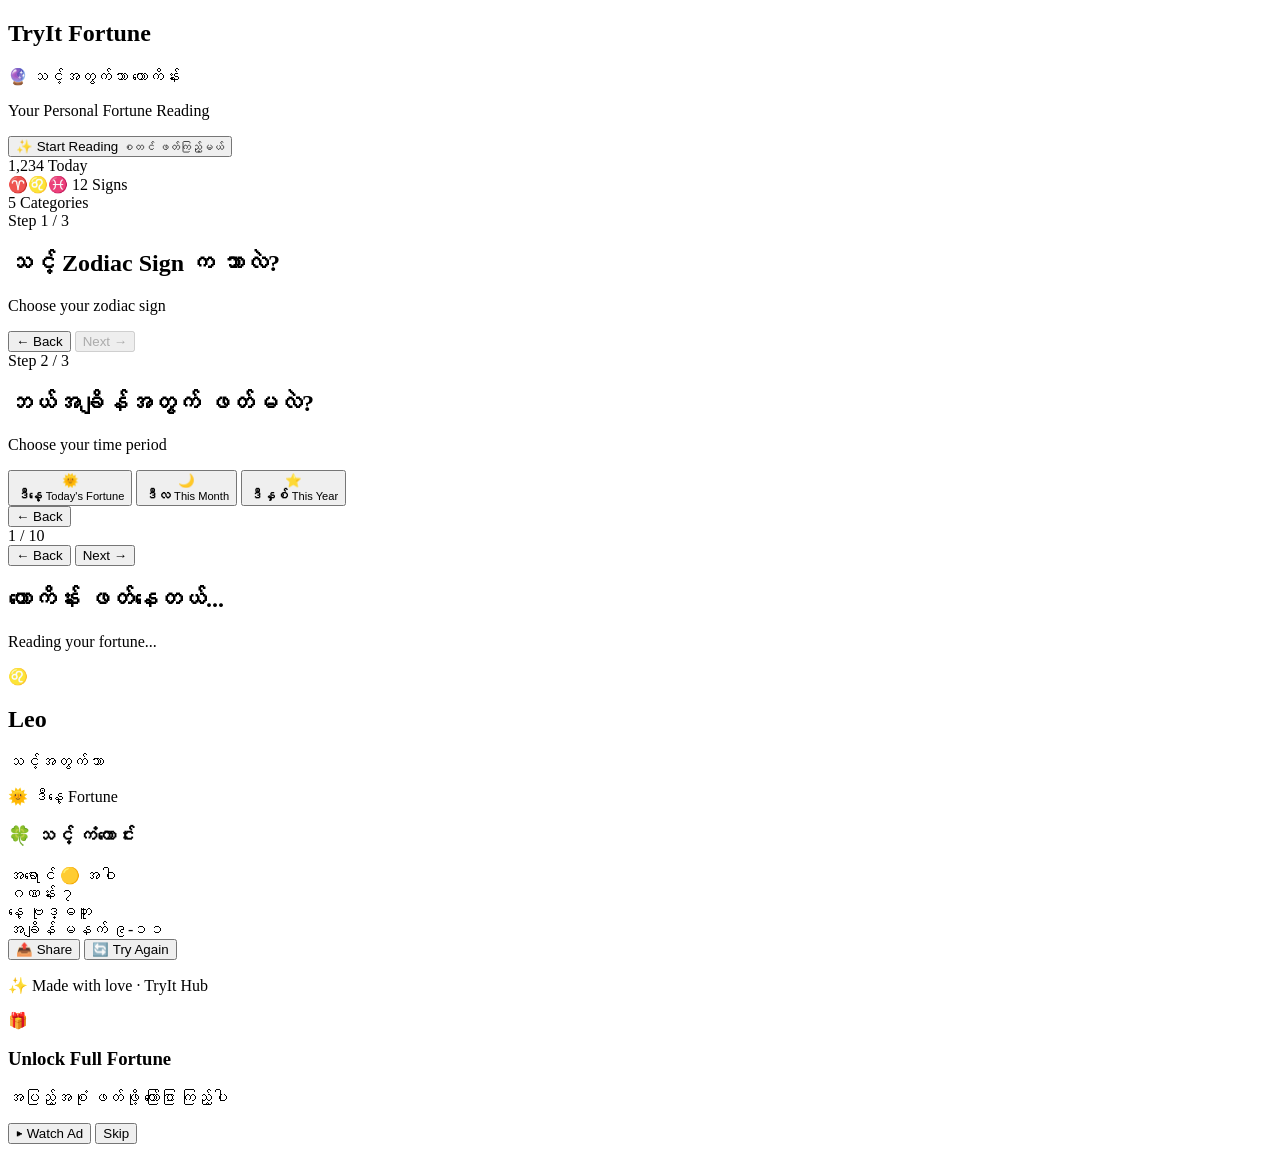
==== index.html @ 632bd0ca "Create index.html for TryIt Fortune app Initial HTML structure for TryIt Fortune app with multiple s" ====
<!DOCTYPE html>
<html lang="my">
<head>
  <meta charset="UTF-8" />
  <meta name="viewport" content="width=device-width, initial-scale=1.0, maximum-scale=1.0, user-scalable=no" />
  <meta name="theme-color" content="#1a1a2e" />
  <title>TryIt Fortune — ဟောကိန်း</title>

  <!-- Telegram WebApp SDK -->
  <script src="https://telegram.org/js/telegram-web-app.js"></script>
  <!-- Adsgram SDK -->
  <script src="https://sad.adsgram.ai/js/sad.min.js"></script>

  <link rel="preconnect" href="https://fonts.googleapis.com" />
  <link rel="preconnect" href="https://fonts.gstatic.com" crossorigin />
  <link href="https://fonts.googleapis.com/css2?family=Padauk:wght@400;700&family=Poppins:wght@300;400;500;600;700&display=swap" rel="stylesheet" />
  <link rel="stylesheet" href="style.css" />
</head>
<body>

  <!-- Animated Background -->
  <div class="bg-orbs">
    <div class="orb orb-1"></div>
    <div class="orb orb-2"></div>
    <div class="orb orb-3"></div>
  </div>

  <main class="app" id="app">

    <!-- ============ SCREEN 1: HOME ============ -->
    <section class="screen active" id="screen-home">
      <div class="glass-card home-card">
        <div class="crystal-ball">
          <div class="crystal-inner"></div>
        </div>
        <h1 class="title-main">TryIt Fortune</h1>
        <p class="subtitle-my">🔮 သင့်အတွက်သာ ဟောကိန်း</p>
        <p class="subtitle-en">Your Personal Fortune Reading</p>

        <button class="btn-primary" onclick="goToScreen('screen-sign')">
          <span>✨ Start Reading</span>
          <small>စတင် ဖတ်ကြည့်မယ်</small>
        </button>

        <div class="stats-row">
          <div class="stat-item">
            <span class="stat-num" id="todayCount">1,234</span>
            <span class="stat-lbl">Today</span>
          </div>
          <div class="stat-item">
            <span class="stat-num">♈♌♓</span>
            <span class="stat-lbl">12 Signs</span>
          </div>
          <div class="stat-item">
            <span class="stat-num">5</span>
            <span class="stat-lbl">Categories</span>
          </div>
        </div>
      </div>
    </section>

    <!-- ============ SCREEN 2: ZODIAC ============ -->
    <section class="screen" id="screen-sign">
      <div class="glass-card">
        <div class="step-indicator">Step 1 / 3</div>
        <h2 class="title-sec">သင့် Zodiac Sign က ဘာလဲ?</h2>
        <p class="sub-en">Choose your zodiac sign</p>

        <div class="zodiac-grid" id="zodiacGrid"></div>

        <div class="btn-row">
          <button class="btn-ghost" onclick="goToScreen('screen-home')">← Back</button>
          <button class="btn-primary-sm" id="nextSign" disabled>Next →</button>
        </div>
      </div>
    </section>

    <!-- ============ SCREEN 3: PERIOD ============ -->
    <section class="screen" id="screen-period">
      <div class="glass-card">
        <div class="step-indicator">Step 2 / 3</div>
        <h2 class="title-sec">ဘယ်အချိန်အတွက် ဖတ်မလဲ?</h2>
        <p class="sub-en">Choose your time period</p>

        <div class="period-list">
          <button class="period-btn" data-period="today">
            <span class="period-icon">🌞</span>
            <div class="period-info">
              <strong>ဒီနေ့</strong>
              <small>Today's Fortune</small>
            </div>
          </button>
          <button class="period-btn" data-period="month">
            <span class="period-icon">🌙</span>
            <div class="period-info">
              <strong>ဒီလ</strong>
              <small>This Month</small>
            </div>
          </button>
          <button class="period-btn" data-period="year">
            <span class="period-icon">⭐</span>
            <div class="period-info">
              <strong>ဒီနှစ်</strong>
              <small>This Year</small>
            </div>
          </button>
        </div>

        <div class="btn-row">
          <button class="btn-ghost" onclick="goToScreen('screen-sign')">← Back</button>
        </div>
      </div>
    </section>

    <!-- ============ SCREEN 4: QUESTIONS ============ -->
    <section class="screen" id="screen-questions">
      <div class="glass-card">
        <div class="progress-wrap">
          <div class="progress-bar">
            <div class="progress-fill" id="progressFill"></div>
          </div>
          <div class="progress-text">
            <span id="qCurrent">1</span> / <span id="qTotal">10</span>
          </div>
        </div>

        <div class="question-wrap" id="questionWrap">
          <!-- Questions injected by JS -->
        </div>

        <div class="btn-row">
          <button class="btn-ghost" id="qBack">← Back</button>
          <button class="btn-primary-sm" id="qNext">Next →</button>
        </div>
      </div>
    </section>

    <!-- ============ SCREEN 5: LOADING ============ -->
    <section class="screen" id="screen-loading">
      <div class="glass-card loading-card">
        <div class="loading-ball">
          <div class="crystal-inner pulse"></div>
        </div>
        <h2 class="title-sec">ဟောကိန်း ဖတ်နေတယ်...</h2>
        <p class="sub-en">Reading your fortune...</p>
        <div class="loading-dots">
          <span></span><span></span><span></span>
        </div>
      </div>
    </section>

    <!-- ============ SCREEN 6: RESULT ============ -->
    <section class="screen" id="screen-result">
      <div class="glass-card result-card">
        <div class="result-header">
          <div class="sign-badge" id="resultSign">♌</div>
          <div>
            <h2 class="result-title" id="resultTitle">Leo</h2>
            <p class="result-sub" id="resultSub">သင့်အတွက်သာ</p>
          </div>
        </div>

        <div class="result-period" id="resultPeriod">🌞 ဒီနေ့ Fortune</div>

        <div class="result-categories" id="resultCategories">
          <!-- Injected -->
        </div>

        <div class="lucky-card" id="luckyCard">
          <h3 class="lucky-title">🍀 သင့် ကံကောင်း</h3>
          <div class="lucky-row">
            <div class="lucky-item">
              <span class="lucky-label">အရောင်</span>
              <span class="lucky-value" id="luckyColor">🟡 အဝါ</span>
            </div>
            <div class="lucky-item">
              <span class="lucky-label">ဂဏန်း</span>
              <span class="lucky-value" id="luckyNumber">၇</span>
            </div>
          </div>
          <div class="lucky-row">
            <div class="lucky-item">
              <span class="lucky-label">နေ့</span>
              <span class="lucky-value" id="luckyDay">ဗုဒ္ဓဟူး</span>
            </div>
            <div class="lucky-item">
              <span class="lucky-label">အချိန်</span>
              <span class="lucky-value" id="luckyTime">မနက် ၉-၁၁</span>
            </div>
          </div>
        </div>

        <div class="btn-row-result">
          <button class="btn-ghost" id="btnShare">📤 Share</button>
          <button class="btn-primary-sm" onclick="restart()">🔄 Try Again</button>
        </div>

        <p class="footer-note">✨ Made with love · TryIt Hub</p>
      </div>
    </section>

  </main>

  <!-- Ad Overlay -->
  <div class="ad-overlay" id="adOverlay">
    <div class="glass-card ad-card">
      <div class="ad-icon">🎁</div>
      <h3>Unlock Full Fortune</h3>
      <p class="sub-my">အပြည့်အစုံ ဖတ်ဖို့ ကြော်ငြာ ကြည့်ပါ</p>
      <button class="btn-primary" id="btnWatchAd">▶ Watch Ad</button>
      <button class="btn-ghost-sm" id="btnSkipAd">Skip</button>
    </div>
  </div>

  <script src="data.js"></script>
  <script src="script.js"></script>
</body>
            </html>
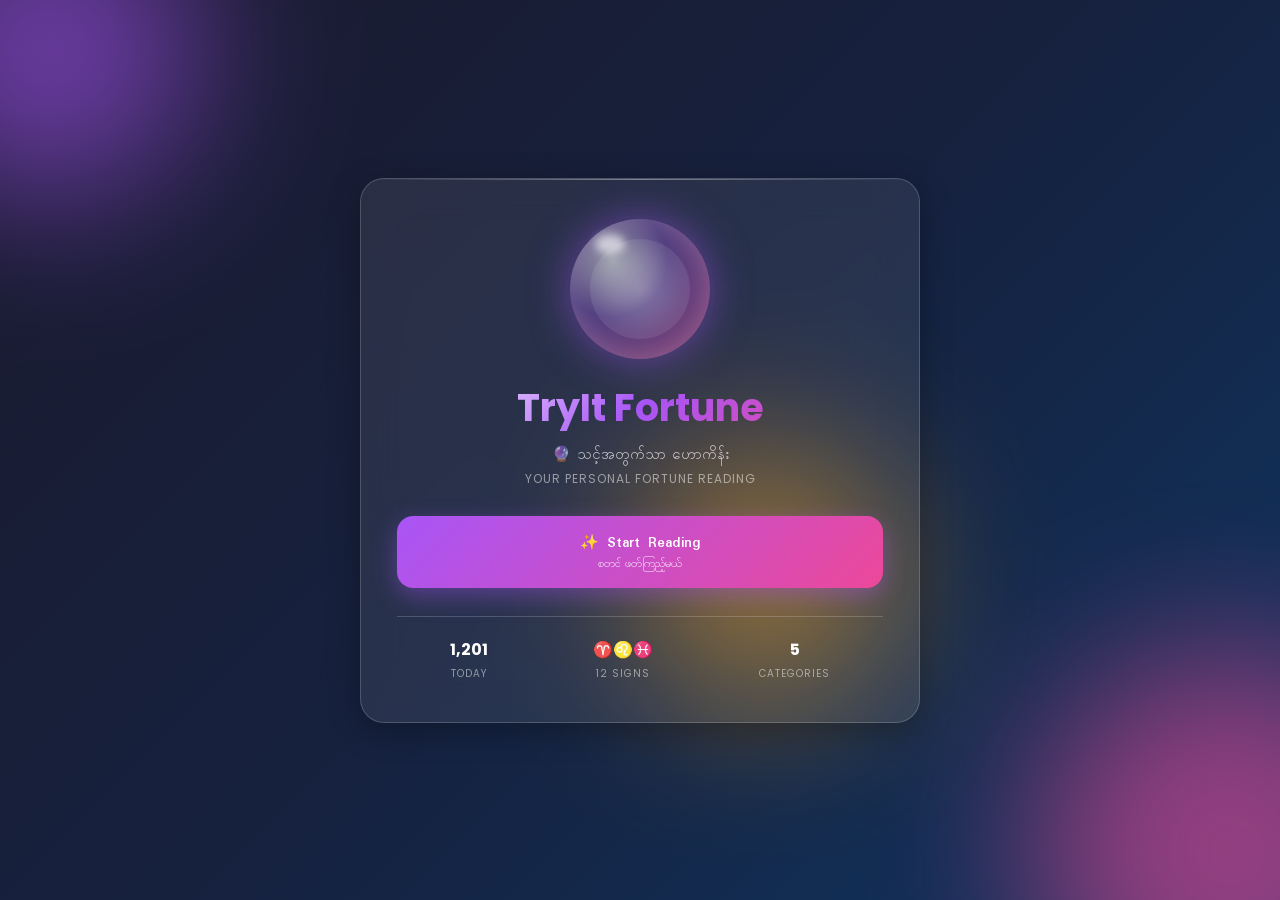
==== commit f4e6b598: "Update index.html" ====
--- a/index.html
+++ b/index.html
@@ -6,9 +6,7 @@
   <meta name="theme-color" content="#1a1a2e" />
   <title>TryIt Fortune — ဟောကိန်း</title>
 
-  <!-- Telegram WebApp SDK -->
   <script src="https://telegram.org/js/telegram-web-app.js"></script>
-  <!-- Adsgram SDK -->
   <script src="https://sad.adsgram.ai/js/sad.min.js"></script>
 
   <link rel="preconnect" href="https://fonts.googleapis.com" />
@@ -18,7 +16,6 @@
 </head>
 <body>
 
-  <!-- Animated Background -->
   <div class="bg-orbs">
     <div class="orb orb-1"></div>
     <div class="orb orb-2"></div>
@@ -27,7 +24,7 @@
 
   <main class="app" id="app">
 
-    <!-- ============ SCREEN 1: HOME ============ -->
+    <!-- SCREEN 1: HOME -->
     <section class="screen active" id="screen-home">
       <div class="glass-card home-card">
         <div class="crystal-ball">
@@ -37,7 +34,7 @@
         <p class="subtitle-my">🔮 သင့်အတွက်သာ ဟောကိန်း</p>
         <p class="subtitle-en">Your Personal Fortune Reading</p>
 
-        <button class="btn-primary" onclick="goToScreen('screen-sign')">
+        <button class="btn-primary" onclick="goToScreen('screen-name')">
           <span>✨ Start Reading</span>
           <small>စတင် ဖတ်ကြည့်မယ်</small>
         </button>
@@ -59,26 +56,51 @@
       </div>
     </section>
 
-    <!-- ============ SCREEN 2: ZODIAC ============ -->
+    <!-- SCREEN 2: NAME -->
+    <section class="screen" id="screen-name">
+      <div class="glass-card">
+        <div class="step-indicator">Step 1 / 4</div>
+        <h2 class="title-sec">သင့်နာမည်က ဘာလဲ?</h2>
+        <p class="sub-en">What should we call you?</p>
+
+        <input
+          type="text"
+          id="nameInput"
+          class="q-date name-input"
+          placeholder="နာမည် ထည့်ပါ..."
+          maxlength="30"
+          autocomplete="off"
+        />
+
+        <p class="name-hint">✨ သင့်နာမည်နဲ့ ကိုက်ညီတဲ့ ဟောကိန်း ဖတ်ပေးမယ်</p>
+
+        <div class="btn-row">
+          <button class="btn-ghost" onclick="goToScreen('screen-home')">← Back</button>
+          <button class="btn-primary-sm" id="nextName" disabled>Next →</button>
+        </div>
+      </div>
+    </section>
+
+    <!-- SCREEN 3: ZODIAC -->
     <section class="screen" id="screen-sign">
       <div class="glass-card">
-        <div class="step-indicator">Step 1 / 3</div>
+        <div class="step-indicator">Step 2 / 4</div>
         <h2 class="title-sec">သင့် Zodiac Sign က ဘာလဲ?</h2>
         <p class="sub-en">Choose your zodiac sign</p>
 
         <div class="zodiac-grid" id="zodiacGrid"></div>
 
         <div class="btn-row">
-          <button class="btn-ghost" onclick="goToScreen('screen-home')">← Back</button>
+          <button class="btn-ghost" onclick="goToScreen('screen-name')">← Back</button>
           <button class="btn-primary-sm" id="nextSign" disabled>Next →</button>
         </div>
       </div>
     </section>
 
-    <!-- ============ SCREEN 3: PERIOD ============ -->
+    <!-- SCREEN 4: PERIOD -->
     <section class="screen" id="screen-period">
       <div class="glass-card">
-        <div class="step-indicator">Step 2 / 3</div>
+        <div class="step-indicator">Step 3 / 4</div>
         <h2 class="title-sec">ဘယ်အချိန်အတွက် ဖတ်မလဲ?</h2>
         <p class="sub-en">Choose your time period</p>
 
@@ -112,9 +134,10 @@
       </div>
     </section>
 
-    <!-- ============ SCREEN 4: QUESTIONS ============ -->
+    <!-- SCREEN 5: QUESTIONS -->
     <section class="screen" id="screen-questions">
       <div class="glass-card">
+        <div class="step-indicator">Step 4 / 4</div>
         <div class="progress-wrap">
           <div class="progress-bar">
             <div class="progress-fill" id="progressFill"></div>
@@ -124,9 +147,7 @@
           </div>
         </div>
 
-        <div class="question-wrap" id="questionWrap">
-          <!-- Questions injected by JS -->
-        </div>
+        <div class="question-wrap" id="questionWrap"></div>
 
         <div class="btn-row">
           <button class="btn-ghost" id="qBack">← Back</button>
@@ -135,13 +156,13 @@
       </div>
     </section>
 
-    <!-- ============ SCREEN 5: LOADING ============ -->
+    <!-- SCREEN 6: LOADING -->
     <section class="screen" id="screen-loading">
       <div class="glass-card loading-card">
         <div class="loading-ball">
           <div class="crystal-inner pulse"></div>
         </div>
-        <h2 class="title-sec">ဟောကိန်း ဖတ်နေတယ်...</h2>
+        <h2 class="title-sec" id="loadingText">ဟောကိန်း ဖတ်နေတယ်...</h2>
         <p class="sub-en">Reading your fortune...</p>
         <div class="loading-dots">
           <span></span><span></span><span></span>
@@ -149,7 +170,7 @@
       </div>
     </section>
 
-    <!-- ============ SCREEN 6: RESULT ============ -->
+    <!-- SCREEN 7: RESULT -->
     <section class="screen" id="screen-result">
       <div class="glass-card result-card">
         <div class="result-header">
@@ -160,11 +181,10 @@
           </div>
         </div>
 
+        <div class="result-greeting" id="resultGreeting">မင်္ဂလာပါ</div>
         <div class="result-period" id="resultPeriod">🌞 ဒီနေ့ Fortune</div>
 
-        <div class="result-categories" id="resultCategories">
-          <!-- Injected -->
-        </div>
+        <div class="result-categories" id="resultCategories"></div>
 
         <div class="lucky-card" id="luckyCard">
           <h3 class="lucky-title">🍀 သင့် ကံကောင်း</h3>
@@ -201,12 +221,12 @@
 
   </main>
 
-  <!-- Ad Overlay -->
+  <!-- AD OVERLAY -->
   <div class="ad-overlay" id="adOverlay">
     <div class="glass-card ad-card">
       <div class="ad-icon">🎁</div>
       <h3>Unlock Full Fortune</h3>
-      <p class="sub-my">အပြည့်အစုံ ဖတ်ဖို့ ကြော်ငြာ ကြည့်ပါ</p>
+      <p class="sub-my" id="adSubText">အပြည့်အစုံ ဖတ်ဖို့ ကြော်ငြာ ကြည့်ပါ</p>
       <button class="btn-primary" id="btnWatchAd">▶ Watch Ad</button>
       <button class="btn-ghost-sm" id="btnSkipAd">Skip</button>
     </div>
@@ -215,4 +235,4 @@
   <script src="data.js"></script>
   <script src="script.js"></script>
 </body>
-            </html>
+</html>
--- a/style.css
+++ b/style.css
@@ -0,0 +1,835 @@
+/* ===== RESET ===== */
+* {
+  margin: 0;
+  padding: 0;
+  box-sizing: border-box;
+  -webkit-tap-highlight-color: transparent;
+}
+
+:root {
+  --bg-1: #1a1a2e;
+  --bg-2: #16213e;
+  --bg-3: #0f3460;
+  --glass-bg: rgba(255, 255, 255, 0.08);
+  --glass-border: rgba(255, 255, 255, 0.18);
+  --glass-shadow: 0 8px 32px rgba(0, 0, 0, 0.3);
+  --accent-1: #a855f7;
+  --accent-2: #ec4899;
+  --accent-3: #f59e0b;
+  --text-primary: #ffffff;
+  --text-secondary: rgba(255, 255, 255, 0.7);
+  --text-muted: rgba(255, 255, 255, 0.5);
+  --radius-lg: 24px;
+  --radius-md: 16px;
+  --radius-sm: 12px;
+}
+
+html, body {
+  height: 100%;
+  overflow-x: hidden;
+}
+
+body {
+  font-family: 'Poppins', 'Padauk', sans-serif;
+  background: var(--bg-1);
+  color: var(--text-primary);
+  min-height: 100vh;
+  position: relative;
+  -webkit-font-smoothing: antialiased;
+}
+
+/* ===== ANIMATED BACKGROUND ===== */
+.bg-orbs {
+  position: fixed;
+  inset: 0;
+  z-index: 0;
+  overflow: hidden;
+  background: linear-gradient(135deg, var(--bg-1) 0%, var(--bg-2) 50%, var(--bg-3) 100%);
+}
+
+.orb {
+  position: absolute;
+  border-radius: 50%;
+  filter: blur(80px);
+  opacity: 0.6;
+  animation: float 20s infinite ease-in-out;
+}
+
+.orb-1 {
+  width: 300px;
+  height: 300px;
+  background: var(--accent-1);
+  top: -100px;
+  left: -100px;
+}
+
+.orb-2 {
+  width: 400px;
+  height: 400px;
+  background: var(--accent-2);
+  bottom: -150px;
+  right: -150px;
+  animation-delay: -7s;
+}
+
+.orb-3 {
+  width: 250px;
+  height: 250px;
+  background: var(--accent-3);
+  top: 50%;
+  left: 50%;
+  animation-delay: -14s;
+}
+
+@keyframes float {
+  0%, 100% { transform: translate(0, 0) scale(1); }
+  33% { transform: translate(40px, -30px) scale(1.1); }
+  66% { transform: translate(-30px, 40px) scale(0.9); }
+}
+
+/* ===== APP LAYOUT ===== */
+.app {
+  position: relative;
+  z-index: 1;
+  min-height: 100vh;
+  display: flex;
+  align-items: center;
+  justify-content: center;
+  padding: 20px 16px;
+}
+
+.screen {
+  display: none;
+  width: 100%;
+  max-width: 520px;
+  animation: fadeInUp 0.5s ease;
+}
+
+.screen.active {
+  display: block;
+}
+
+@keyframes fadeInUp {
+  from { opacity: 0; transform: translateY(20px); }
+  to { opacity: 1; transform: translateY(0); }
+}
+
+/* ===== GLASS CARD ===== */
+.glass-card {
+  background: var(--glass-bg);
+  backdrop-filter: blur(20px);
+  -webkit-backdrop-filter: blur(20px);
+  border: 1px solid var(--glass-border);
+  border-radius: var(--radius-lg);
+  box-shadow: var(--glass-shadow);
+  padding: 28px 22px;
+  position: relative;
+  overflow: hidden;
+}
+
+.glass-card::before {
+  content: '';
+  position: absolute;
+  top: 0;
+  left: 0;
+  right: 0;
+  height: 1px;
+  background: linear-gradient(90deg, transparent, rgba(255,255,255,0.4), transparent);
+}
+
+/* ===== HOME ===== */
+.home-card {
+  text-align: center;
+  padding: 36px 24px;
+}
+
+.crystal-ball {
+  width: 120px;
+  height: 120px;
+  margin: 0 auto 20px;
+  border-radius: 50%;
+  background: radial-gradient(circle at 30% 30%, rgba(255,255,255,0.5), rgba(168,85,247,0.3) 40%, rgba(236,72,153,0.5));
+  box-shadow: 0 0 40px rgba(168,85,247,0.5), inset 0 0 30px rgba(255,255,255,0.2);
+  position: relative;
+  animation: ballFloat 3s ease-in-out infinite;
+}
+
+.crystal-ball::after {
+  content: '';
+  position: absolute;
+  top: 15px;
+  left: 25px;
+  width: 30px;
+  height: 20px;
+  border-radius: 50%;
+  background: rgba(255,255,255,0.6);
+  filter: blur(4px);
+}
+
+.crystal-inner {
+  position: absolute;
+  inset: 20px;
+  border-radius: 50%;
+  background: radial-gradient(circle, rgba(255,255,255,0.3), transparent);
+}
+
+@keyframes ballFloat {
+  0%, 100% { transform: translateY(0); }
+  50% { transform: translateY(-10px); }
+}
+
+.title-main {
+  font-size: 28px;
+  font-weight: 700;
+  background: linear-gradient(135deg, #fff, #a855f7, #ec4899);
+  -webkit-background-clip: text;
+  -webkit-text-fill-color: transparent;
+  background-clip: text;
+  margin-bottom: 8px;
+}
+
+.subtitle-my {
+  font-family: 'Padauk', sans-serif;
+  font-size: 15px;
+  color: var(--text-secondary);
+  margin-bottom: 4px;
+}
+
+.subtitle-en {
+  font-size: 12px;
+  color: var(--text-muted);
+  letter-spacing: 1px;
+  text-transform: uppercase;
+  margin-bottom: 28px;
+}
+
+/* ===== BUTTONS ===== */
+.btn-primary {
+  width: 100%;
+  padding: 16px 24px;
+  border: none;
+  border-radius: var(--radius-md);
+  background: linear-gradient(135deg, var(--accent-1), var(--accent-2));
+  color: #fff;
+  font-family: inherit;
+  font-size: 15px;
+  font-weight: 600;
+  cursor: pointer;
+  transition: all 0.3s ease;
+  box-shadow: 0 8px 24px rgba(168,85,247,0.4);
+  display: flex;
+  flex-direction: column;
+  align-items: center;
+  gap: 2px;
+}
+
+.btn-primary small {
+  font-family: 'Padauk', sans-serif;
+  font-size: 11px;
+  font-weight: 400;
+  opacity: 0.85;
+}
+
+.btn-primary:hover,
+.btn-primary:active {
+  transform: translateY(-2px);
+  box-shadow: 0 12px 32px rgba(168,85,247,0.6);
+}
+
+.btn-primary-sm {
+  padding: 12px 24px;
+  border: none;
+  border-radius: var(--radius-sm);
+  background: linear-gradient(135deg, var(--accent-1), var(--accent-2));
+  color: #fff;
+  font-family: inherit;
+  font-size: 14px;
+  font-weight: 600;
+  cursor: pointer;
+  transition: all 0.3s ease;
+}
+
+.btn-primary-sm:disabled {
+  opacity: 0.4;
+  cursor: not-allowed;
+}
+
+.btn-ghost {
+  padding: 12px 20px;
+  border: 1px solid var(--glass-border);
+  border-radius: var(--radius-sm);
+  background: rgba(255,255,255,0.05);
+  color: var(--text-primary);
+  font-family: inherit;
+  font-size: 14px;
+  cursor: pointer;
+  transition: all 0.3s ease;
+}
+
+.btn-ghost:hover {
+  background: rgba(255,255,255,0.1);
+}
+
+.btn-ghost-sm {
+  padding: 8px 16px;
+  background: none;
+  border: none;
+  color: var(--text-muted);
+  font-family: inherit;
+  font-size: 12px;
+  cursor: pointer;
+  margin-top: 8px;
+}
+
+.btn-row {
+  display: flex;
+  justify-content: space-between;
+  gap: 10px;
+  margin-top: 24px;
+}
+
+.btn-row-result {
+  display: flex;
+  gap: 10px;
+  margin-top: 20px;
+}
+
+.btn-row-result button {
+  flex: 1;
+}
+
+/* ===== STATS ===== */
+.stats-row {
+  display: flex;
+  justify-content: space-around;
+  margin-top: 28px;
+  padding-top: 20px;
+  border-top: 1px solid var(--glass-border);
+}
+
+.stat-item {
+  display: flex;
+  flex-direction: column;
+  align-items: center;
+  gap: 4px;
+}
+
+.stat-num {
+  font-size: 16px;
+  font-weight: 700;
+  color: #fff;
+}
+
+.stat-lbl {
+  font-size: 10px;
+  color: var(--text-muted);
+  text-transform: uppercase;
+  letter-spacing: 1px;
+}
+
+/* ===== STEP INDICATOR ===== */
+.step-indicator {
+  display: inline-block;
+  padding: 4px 12px;
+  background: rgba(168,85,247,0.2);
+  border: 1px solid rgba(168,85,247,0.4);
+  border-radius: 100px;
+  font-size: 11px;
+  color: #c084fc;
+  margin-bottom: 16px;
+  letter-spacing: 1px;
+}
+
+.title-sec {
+  font-size: 20px;
+  font-weight: 600;
+  margin-bottom: 6px;
+}
+
+.sub-en {
+  font-size: 13px;
+  color: var(--text-muted);
+  margin-bottom: 20px;
+}
+
+/* ===== ZODIAC GRID ===== */
+.zodiac-grid {
+  display: grid;
+  grid-template-columns: repeat(4, 1fr);
+  gap: 10px;
+  margin-bottom: 20px;
+}
+
+.zodiac-item {
+  aspect-ratio: 1;
+  border-radius: var(--radius-sm);
+  background: rgba(255,255,255,0.05);
+  border: 1px solid var(--glass-border);
+  display: flex;
+  flex-direction: column;
+  align-items: center;
+  justify-content: center;
+  gap: 4px;
+  cursor: pointer;
+  transition: all 0.2s ease;
+  color: var(--text-primary);
+  font-family: inherit;
+}
+
+.zodiac-item:hover {
+  background: rgba(255,255,255,0.1);
+  transform: scale(1.05);
+}
+
+.zodiac-item.selected {
+  background: linear-gradient(135deg, rgba(168,85,247,0.4), rgba(236,72,153,0.4));
+  border-color: var(--accent-1);
+  box-shadow: 0 0 20px rgba(168,85,247,0.5);
+}
+
+.zodiac-symbol {
+  font-size: 22px;
+}
+
+.zodiac-name {
+  font-size: 9px;
+  font-weight: 500;
+  text-transform: uppercase;
+  letter-spacing: 0.5px;
+}
+
+/* ===== PERIOD LIST ===== */
+.period-list {
+  display: flex;
+  flex-direction: column;
+  gap: 12px;
+}
+
+.period-btn {
+  display: flex;
+  align-items: center;
+  gap: 16px;
+  padding: 16px 20px;
+  border: 1px solid var(--glass-border);
+  border-radius: var(--radius-md);
+  background: rgba(255,255,255,0.05);
+  color: var(--text-primary);
+  font-family: inherit;
+  cursor: pointer;
+  transition: all 0.3s ease;
+  text-align: left;
+}
+
+.period-btn:hover {
+  background: rgba(255,255,255,0.1);
+  transform: translateX(4px);
+  border-color: var(--accent-1);
+}
+
+.period-icon {
+  font-size: 28px;
+}
+
+.period-info {
+  display: flex;
+  flex-direction: column;
+}
+
+.period-info strong {
+  font-family: 'Padauk', sans-serif;
+  font-size: 16px;
+}
+
+.period-info small {
+  font-size: 11px;
+  color: var(--text-muted);
+  text-transform: uppercase;
+  letter-spacing: 1px;
+}
+
+/* ===== QUESTIONS ===== */
+.progress-wrap {
+  display: flex;
+  align-items: center;
+  gap: 12px;
+  margin-bottom: 20px;
+}
+
+.progress-bar {
+  flex: 1;
+  height: 6px;
+  background: rgba(255,255,255,0.1);
+  border-radius: 100px;
+  overflow: hidden;
+}
+
+.progress-fill {
+  height: 100%;
+  background: linear-gradient(90deg, var(--accent-1), var(--accent-2));
+  border-radius: 100px;
+  transition: width 0.4s ease;
+  width: 10%;
+}
+
+.progress-text {
+  font-size: 12px;
+  color: var(--text-secondary);
+  font-weight: 500;
+}
+
+.question-wrap {
+  min-height: 280px;
+  animation: fadeInUp 0.4s ease;
+}
+
+.q-title {
+  font-family: 'Padauk', sans-serif;
+  font-size: 17px;
+  font-weight: 600;
+  margin-bottom: 6px;
+  line-height: 1.5;
+}
+
+.q-sub {
+  font-size: 12px;
+  color: var(--text-muted);
+  margin-bottom: 20px;
+  text-transform: uppercase;
+  letter-spacing: 1px;
+}
+
+.q-options {
+  display: grid;
+  gap: 10px;
+}
+
+.q-option {
+  padding: 14px 18px;
+  border: 1px solid var(--glass-border);
+  border-radius: var(--radius-sm);
+  background: rgba(255,255,255,0.05);
+  color: var(--text-primary);
+  font-family: inherit;
+  font-size: 14px;
+  cursor: pointer;
+  transition: all 0.2s ease;
+  text-align: left;
+  display: flex;
+  align-items: center;
+  gap: 12px;
+}
+
+.q-option:hover {
+  background: rgba(255,255,255,0.1);
+}
+
+.q-option.selected {
+  background: linear-gradient(135deg, rgba(168,85,247,0.4), rgba(236,72,153,0.4));
+  border-color: var(--accent-1);
+}
+
+.q-date {
+  width: 100%;
+  padding: 14px 18px;
+  border: 1px solid var(--glass-border);
+  border-radius: var(--radius-sm);
+  background: rgba(255,255,255,0.05);
+  color: var(--text-primary);
+  font-family: inherit;
+  font-size: 14px;
+}
+
+.q-date::-webkit-calendar-picker-indicator {
+  filter: invert(1);
+}
+
+/* ===== LOADING ===== */
+.loading-card {
+  text-align: center;
+}
+
+.loading-ball {
+  width: 100px;
+  height: 100px;
+  margin: 0 auto 24px;
+  border-radius: 50%;
+  background: radial-gradient(circle at 30% 30%, rgba(255,255,255,0.5), rgba(168,85,247,0.3) 40%, rgba(236,72,153,0.5));
+  box-shadow: 0 0 40px rgba(168,85,247,0.5), inset 0 0 30px rgba(255,255,255,0.2);
+  position: relative;
+  animation: ballSpin 4s linear infinite;
+}
+
+.loading-ball .crystal-inner {
+  inset: 15px;
+}
+
+.crystal-inner.pulse {
+  animation: pulse 1.5s ease-in-out infinite;
+}
+
+@keyframes ballSpin {
+  from { transform: rotate(0deg) scale(1); }
+  50% { transform: rotate(180deg) scale(1.1); }
+  to { transform: rotate(360deg) scale(1); }
+}
+
+@keyframes pulse {
+  0%, 100% { opacity: 0.5; transform: scale(1); }
+  50% { opacity: 1; transform: scale(1.2); }
+}
+
+.loading-dots {
+  display: flex;
+  justify-content: center;
+  gap: 6px;
+  margin-top: 16px;
+}
+
+.loading-dots span {
+  width: 8px;
+  height: 8px;
+  border-radius: 50%;
+  background: var(--accent-1);
+  animation: dotPulse 1.4s ease-in-out infinite;
+}
+
+.loading-dots span:nth-child(2) { animation-delay: 0.2s; }
+.loading-dots span:nth-child(3) { animation-delay: 0.4s; }
+
+@keyframes dotPulse {
+  0%, 100% { opacity: 0.3; transform: scale(0.8); }
+  50% { opacity: 1; transform: scale(1.2); }
+}
+
+/* ===== RESULT ===== */
+.result-card {
+  padding: 24px 20px;
+}
+
+.result-header {
+  display: flex;
+  align-items: center;
+  gap: 14px;
+  padding-bottom: 16px;
+  border-bottom: 1px solid var(--glass-border);
+  margin-bottom: 16px;
+}
+
+.sign-badge {
+  width: 56px;
+  height: 56px;
+  border-radius: var(--radius-sm);
+  background: linear-gradient(135deg, var(--accent-1), var(--accent-2));
+  display: flex;
+  align-items: center;
+  justify-content: center;
+  font-size: 28px;
+  box-shadow: 0 8px 20px rgba(168,85,247,0.4);
+}
+
+.result-title {
+  font-size: 20px;
+  font-weight: 700;
+}
+
+.result-sub {
+  font-family: 'Padauk', sans-serif;
+  font-size: 13px;
+  color: var(--text-muted);
+}
+
+.result-period {
+  display: inline-block;
+  padding: 6px 14px;
+  background: rgba(168,85,247,0.2);
+  border-radius: 100px;
+  font-family: 'Padauk', sans-serif;
+  font-size: 12px;
+  color: #c084fc;
+  margin-bottom: 16px;
+}
+
+.result-categories {
+  display: flex;
+  flex-direction: column;
+  gap: 12px;
+}
+
+.cat-card {
+  padding: 14px 16px;
+  background: rgba(255,255,255,0.04);
+  border: 1px solid var(--glass-border);
+  border-radius: var(--radius-md);
+  transition: all 0.3s ease;
+  animation: fadeInUp 0.5s ease backwards;
+}
+
+.cat-card.locked {
+  position: relative;
+  overflow: hidden;
+}
+
+.cat-card.locked .cat-body {
+  filter: blur(6px);
+  user-select: none;
+  pointer-events: none;
+}
+
+.cat-card.locked::after {
+  content: '🔒';
+  position: absolute;
+  top: 50%;
+  left: 50%;
+  transform: translate(-50%, -50%);
+  font-size: 28px;
+  z-index: 2;
+}
+
+.cat-head {
+  display: flex;
+  align-items: center;
+  gap: 10px;
+  margin-bottom: 8px;
+}
+
+.cat-icon {
+  font-size: 20px;
+}
+
+.cat-name {
+  font-family: 'Padauk', sans-serif;
+  font-size: 15px;
+  font-weight: 600;
+}
+
+.cat-body {
+  font-family: 'Padauk', sans-serif;
+  font-size: 13.5px;
+  line-height: 1.75;
+  color: var(--text-secondary);
+}
+
+/* ===== LUCKY CARD ===== */
+.lucky-card {
+  margin-top: 16px;
+  padding: 16px;
+  background: linear-gradient(135deg, rgba(245,158,11,0.15), rgba(236,72,153,0.15));
+  border: 1px solid rgba(245,158,11,0.3);
+  border-radius: var(--radius-md);
+}
+
+.lucky-title {
+  font-family: 'Padauk', sans-serif;
+  font-size: 15px;
+  margin-bottom: 12px;
+  text-align: center;
+}
+
+.lucky-row {
+  display: grid;
+  grid-template-columns: 1fr 1fr;
+  gap: 10px;
+  margin-bottom: 10px;
+}
+
+.lucky-row:last-child {
+  margin-bottom: 0;
+}
+
+.lucky-item {
+  display: flex;
+  flex-direction: column;
+  gap: 4px;
+  padding: 10px;
+  background: rgba(0,0,0,0.2);
+  border-radius: var(--radius-sm);
+  text-align: center;
+}
+
+.lucky-label {
+  font-family: 'Padauk', sans-serif;
+  font-size: 11px;
+  color: var(--text-muted);
+}
+
+.lucky-value {
+  font-family: 'Padauk', sans-serif;
+  font-size: 15px;
+  font-weight: 700;
+  color: #fbbf24;
+}
+
+.footer-note {
+  text-align: center;
+  font-size: 11px;
+  color: var(--text-muted);
+  margin-top: 20px;
+  letter-spacing: 1px;
+}
+
+/* ===== AD OVERLAY ===== */
+.ad-overlay {
+  position: fixed;
+  inset: 0;
+  background: rgba(0,0,0,0.7);
+  backdrop-filter: blur(8px);
+  -webkit-backdrop-filter: blur(8px);
+  z-index: 100;
+  display: none;
+  align-items: center;
+  justify-content: center;
+  padding: 20px;
+}
+
+.ad-overlay.show {
+  display: flex;
+  animation: fadeIn 0.3s ease;
+}
+
+@keyframes fadeIn {
+  from { opacity: 0; }
+  to { opacity: 1; }
+}
+
+.ad-card {
+  text-align: center;
+  max-width: 360px;
+  padding: 28px 24px;
+}
+
+.ad-icon {
+  font-size: 56px;
+  margin-bottom: 12px;
+  animation: ballFloat 2s ease-in-out infinite;
+}
+
+.ad-card h3 {
+  font-size: 18px;
+  margin-bottom: 6px;
+}
+
+.ad-card .sub-my {
+  font-family: 'Padauk', sans-serif;
+  font-size: 13px;
+  color: var(--text-secondary);
+  margin-bottom: 20px;
+}
+
+/* ===== RESPONSIVE ===== */
+@media (min-width: 640px) {
+  .app { padding: 40px 24px; }
+  .glass-card { padding: 36px 32px; }
+  .title-main { font-size: 34px; }
+  .zodiac-grid { grid-template-columns: repeat(4, 1fr); gap: 12px; }
+  .zodiac-symbol { font-size: 26px; }
+  .zodiac-name { font-size: 10px; }
+  .q-title { font-size: 20px; }
+  .cat-body { font-size: 14.5px; }
+}
+
+@media (min-width: 1024px) {
+  .screen { max-width: 560px; }
+  .glass-card { padding: 40px 36px; }
+  .title-main { font-size: 38px; }
+  .crystal-ball { width: 140px; height: 140px; }
+}
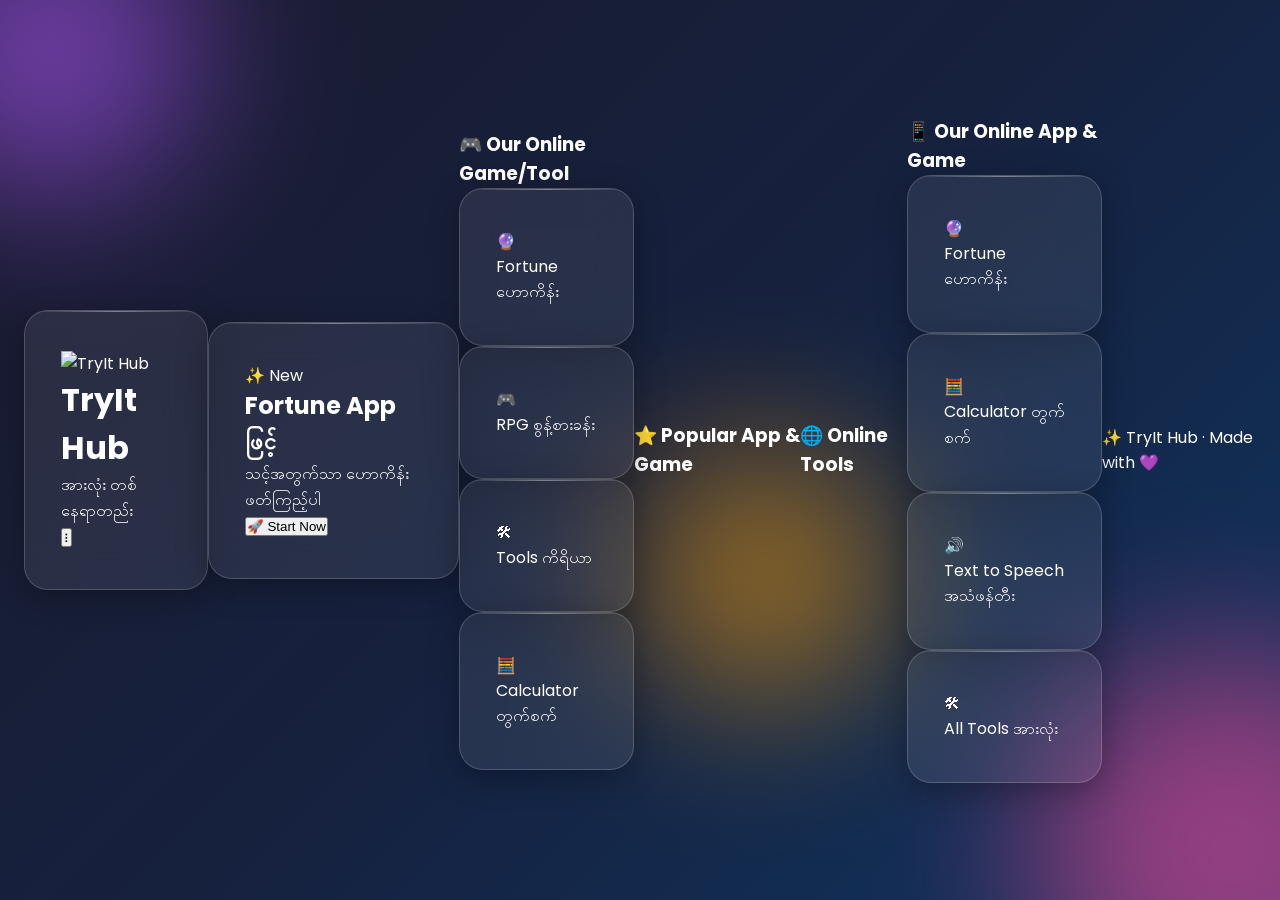
==== commit f2190b98: "Update index.html for new branding and layout" ====
--- a/index.html
+++ b/index.html
@@ -2,12 +2,11 @@
 <html lang="my">
 <head>
   <meta charset="UTF-8" />
-  <meta name="viewport" content="width=device-width, initial-scale=1.0, maximum-scale=1.0, user-scalable=no" />
-  <meta name="theme-color" content="#1a1a2e" />
-  <title>TryIt Fortune — ဟောကိန်း</title>
+  <meta name="viewport" content="width=device-width, initial-scale=1.0, maximum-scale=1.0" />
+  <meta name="theme-color" content="#0a0a15" />
+  <title>TryIt Hub</title>
 
   <script src="https://telegram.org/js/telegram-web-app.js"></script>
-  <script src="https://sad.adsgram.ai/js/sad.min.js"></script>
 
   <link rel="preconnect" href="https://fonts.googleapis.com" />
   <link rel="preconnect" href="https://fonts.gstatic.com" crossorigin />
@@ -16,223 +15,133 @@
 </head>
 <body>
 
+  <!-- Background Orbs -->
   <div class="bg-orbs">
     <div class="orb orb-1"></div>
     <div class="orb orb-2"></div>
     <div class="orb orb-3"></div>
   </div>
 
-  <main class="app" id="app">
+  <!-- App Container -->
+  <div class="app">
 
-    <!-- SCREEN 1: HOME -->
-    <section class="screen active" id="screen-home">
-      <div class="glass-card home-card">
-        <div class="crystal-ball">
-          <div class="crystal-inner"></div>
+    <!-- HEADER -->
+    <header class="app-header glass-card">
+      <div class="logo-wrap">
+        <img src="assets/logo.png" alt="TryIt Hub" class="logo-img" />
+      </div>
+      <div class="header-text">
+        <h1>TryIt Hub</h1>
+        <p>အားလုံး တစ်နေရာတည်း</p>
+      </div>
+      <button class="header-btn" onclick="openMenu()">
+        <span>⋮</span>
+      </button>
+    </header>
+
+    <!-- HERO BANNER -->
+    <section class="hero-banner glass-card">
+      <div class="hero-content">
+        <span class="hero-badge">✨ New</span>
+        <h2>Fortune App ဖြင့်</h2>
+        <p>သင့်အတွက်သာ ဟောကိန်း ဖတ်ကြည့်ပါ</p>
+        <button class="hero-btn" onclick="goToPage('pages/fortune.html')">
+          🚀 Start Now
+        </button>
+      </div>
+      <div class="hero-glow"></div>
+    </section>
+
+    <!-- SECTION 1: OUR ONLINE GAME/TOOL -->
+    <section class="section">
+      <div class="section-head">
+        <h3>🎮 Our Online Game/Tool</h3>
+        <span class="section-line"></span>
+      </div>
+      <div class="grid-2">
+        <div class="grid-card glass-card" onclick="goToPage('pages/fortune.html')">
+          <div class="grid-icon">🔮</div>
+          <span class="grid-label">Fortune</span>
+          <span class="grid-sub">ဟောကိန်း</span>
         </div>
-        <h1 class="title-main">TryIt Fortune</h1>
-        <p class="subtitle-my">🔮 သင့်အတွက်သာ ဟောကိန်း</p>
-        <p class="subtitle-en">Your Personal Fortune Reading</p>
-
-        <button class="btn-primary" onclick="goToScreen('screen-name')">
-          <span>✨ Start Reading</span>
-          <small>စတင် ဖတ်ကြည့်မယ်</small>
-        </button>
-
-        <div class="stats-row">
-          <div class="stat-item">
-            <span class="stat-num" id="todayCount">1,234</span>
-            <span class="stat-lbl">Today</span>
-          </div>
-          <div class="stat-item">
-            <span class="stat-num">♈♌♓</span>
-            <span class="stat-lbl">12 Signs</span>
-          </div>
-          <div class="stat-item">
-            <span class="stat-num">5</span>
-            <span class="stat-lbl">Categories</span>
-          </div>
+        <div class="grid-card glass-card" onclick="goToPage('pages/rpg.html')">
+          <div class="grid-icon">🎮</div>
+          <span class="grid-label">RPG</span>
+          <span class="grid-sub">စွန့်စားခန်း</span>
+        </div>
+        <div class="grid-card glass-card" onclick="goToPage('pages/tools.html')">
+          <div class="grid-icon">🛠</div>
+          <span class="grid-label">Tools</span>
+          <span class="grid-sub">ကိရိယာ</span>
+        </div>
+        <div class="grid-card glass-card" onclick="goToPage('pages/calculator.html')">
+          <div class="grid-icon">🧮</div>
+          <span class="grid-label">Calculator</span>
+          <span class="grid-sub">တွက်စက်</span>
         </div>
       </div>
     </section>
 
-    <!-- SCREEN 2: NAME -->
-    <section class="screen" id="screen-name">
-      <div class="glass-card">
-        <div class="step-indicator">Step 1 / 4</div>
-        <h2 class="title-sec">သင့်နာမည်က ဘာလဲ?</h2>
-        <p class="sub-en">What should we call you?</p>
+    <!-- SECTION 2: POPULAR APP/GAME -->
+    <section class="section">
+      <div class="section-head">
+        <h3>⭐ Popular App & Game</h3>
+        <span class="section-line"></span>
+      </div>
+      <div class="grid-2" id="popularGrid">
+        <!-- Populated by script.js from data.js -->
+      </div>
+    </section>
 
-        <input
-          type="text"
-          id="nameInput"
-          class="q-date name-input"
-          placeholder="နာမည် ထည့်ပါ..."
-          maxlength="30"
-          autocomplete="off"
-        />
+    <!-- SECTION 3: ONLINE TOOLS -->
+    <section class="section">
+      <div class="section-head">
+        <h3>🌐 Online Tools</h3>
+        <span class="section-line"></span>
+      </div>
+      <div class="tools-list" id="toolsList">
+        <!-- Populated by script.js -->
+      </div>
+    </section>
 
-        <p class="name-hint">✨ သင့်နာမည်နဲ့ ကိုက်ညီတဲ့ ဟောကိန်း ဖတ်ပေးမယ်</p>
-
-        <div class="btn-row">
-          <button class="btn-ghost" onclick="goToScreen('screen-home')">← Back</button>
-          <button class="btn-primary-sm" id="nextName" disabled>Next →</button>
+    <!-- SECTION 4: OUR ONLINE APP & GAME -->
+    <section class="section">
+      <div class="section-head">
+        <h3>📱 Our Online App & Game</h3>
+        <span class="section-line"></span>
+      </div>
+      <div class="grid-2">
+        <div class="grid-card glass-card" onclick="goToPage('pages/fortune.html')">
+          <div class="grid-icon">🔮</div>
+          <span class="grid-label">Fortune</span>
+          <span class="grid-sub">ဟောကိန်း</span>
+        </div>
+        <div class="grid-card glass-card" onclick="goToPage('pages/calculator.html')">
+          <div class="grid-icon">🧮</div>
+          <span class="grid-label">Calculator</span>
+          <span class="grid-sub">တွက်စက်</span>
+        </div>
+        <div class="grid-card glass-card" onclick="goToPage('pages/tts.html')">
+          <div class="grid-icon">🔊</div>
+          <span class="grid-label">Text to Speech</span>
+          <span class="grid-sub">အသံဖန်တီး</span>
+        </div>
+        <div class="grid-card glass-card" onclick="goToPage('pages/tools.html')">
+          <div class="grid-icon">🛠</div>
+          <span class="grid-label">All Tools</span>
+          <span class="grid-sub">အားလုံး</span>
         </div>
       </div>
     </section>
 
-    <!-- SCREEN 3: ZODIAC -->
-    <section class="screen" id="screen-sign">
-      <div class="glass-card">
-        <div class="step-indicator">Step 2 / 4</div>
-        <h2 class="title-sec">သင့် Zodiac Sign က ဘာလဲ?</h2>
-        <p class="sub-en">Choose your zodiac sign</p>
+    <!-- FOOTER -->
+    <footer class="app-footer">
+      <p>✨ TryIt Hub · Made with 💜</p>
+    </footer>
 
-        <div class="zodiac-grid" id="zodiacGrid"></div>
-
-        <div class="btn-row">
-          <button class="btn-ghost" onclick="goToScreen('screen-name')">← Back</button>
-          <button class="btn-primary-sm" id="nextSign" disabled>Next →</button>
-        </div>
-      </div>
-    </section>
-
-    <!-- SCREEN 4: PERIOD -->
-    <section class="screen" id="screen-period">
-      <div class="glass-card">
-        <div class="step-indicator">Step 3 / 4</div>
-        <h2 class="title-sec">ဘယ်အချိန်အတွက် ဖတ်မလဲ?</h2>
-        <p class="sub-en">Choose your time period</p>
-
-        <div class="period-list">
-          <button class="period-btn" data-period="today">
-            <span class="period-icon">🌞</span>
-            <div class="period-info">
-              <strong>ဒီနေ့</strong>
-              <small>Today's Fortune</small>
-            </div>
-          </button>
-          <button class="period-btn" data-period="month">
-            <span class="period-icon">🌙</span>
-            <div class="period-info">
-              <strong>ဒီလ</strong>
-              <small>This Month</small>
-            </div>
-          </button>
-          <button class="period-btn" data-period="year">
-            <span class="period-icon">⭐</span>
-            <div class="period-info">
-              <strong>ဒီနှစ်</strong>
-              <small>This Year</small>
-            </div>
-          </button>
-        </div>
-
-        <div class="btn-row">
-          <button class="btn-ghost" onclick="goToScreen('screen-sign')">← Back</button>
-        </div>
-      </div>
-    </section>
-
-    <!-- SCREEN 5: QUESTIONS -->
-    <section class="screen" id="screen-questions">
-      <div class="glass-card">
-        <div class="step-indicator">Step 4 / 4</div>
-        <div class="progress-wrap">
-          <div class="progress-bar">
-            <div class="progress-fill" id="progressFill"></div>
-          </div>
-          <div class="progress-text">
-            <span id="qCurrent">1</span> / <span id="qTotal">10</span>
-          </div>
-        </div>
-
-        <div class="question-wrap" id="questionWrap"></div>
-
-        <div class="btn-row">
-          <button class="btn-ghost" id="qBack">← Back</button>
-          <button class="btn-primary-sm" id="qNext">Next →</button>
-        </div>
-      </div>
-    </section>
-
-    <!-- SCREEN 6: LOADING -->
-    <section class="screen" id="screen-loading">
-      <div class="glass-card loading-card">
-        <div class="loading-ball">
-          <div class="crystal-inner pulse"></div>
-        </div>
-        <h2 class="title-sec" id="loadingText">ဟောကိန်း ဖတ်နေတယ်...</h2>
-        <p class="sub-en">Reading your fortune...</p>
-        <div class="loading-dots">
-          <span></span><span></span><span></span>
-        </div>
-      </div>
-    </section>
-
-    <!-- SCREEN 7: RESULT -->
-    <section class="screen" id="screen-result">
-      <div class="glass-card result-card">
-        <div class="result-header">
-          <div class="sign-badge" id="resultSign">♌</div>
-          <div>
-            <h2 class="result-title" id="resultTitle">Leo</h2>
-            <p class="result-sub" id="resultSub">သင့်အတွက်သာ</p>
-          </div>
-        </div>
-
-        <div class="result-greeting" id="resultGreeting">မင်္ဂလာပါ</div>
-        <div class="result-period" id="resultPeriod">🌞 ဒီနေ့ Fortune</div>
-
-        <div class="result-categories" id="resultCategories"></div>
-
-        <div class="lucky-card" id="luckyCard">
-          <h3 class="lucky-title">🍀 သင့် ကံကောင်း</h3>
-          <div class="lucky-row">
-            <div class="lucky-item">
-              <span class="lucky-label">အရောင်</span>
-              <span class="lucky-value" id="luckyColor">🟡 အဝါ</span>
-            </div>
-            <div class="lucky-item">
-              <span class="lucky-label">ဂဏန်း</span>
-              <span class="lucky-value" id="luckyNumber">၇</span>
-            </div>
-          </div>
-          <div class="lucky-row">
-            <div class="lucky-item">
-              <span class="lucky-label">နေ့</span>
-              <span class="lucky-value" id="luckyDay">ဗုဒ္ဓဟူး</span>
-            </div>
-            <div class="lucky-item">
-              <span class="lucky-label">အချိန်</span>
-              <span class="lucky-value" id="luckyTime">မနက် ၉-၁၁</span>
-            </div>
-          </div>
-        </div>
-
-        <div class="btn-row-result">
-          <button class="btn-ghost" id="btnShare">📤 Share</button>
-          <button class="btn-primary-sm" onclick="restart()">🔄 Try Again</button>
-        </div>
-
-        <p class="footer-note">✨ Made with love · TryIt Hub</p>
-      </div>
-    </section>
-
-  </main>
-
-  <!-- AD OVERLAY -->
-  <div class="ad-overlay" id="adOverlay">
-    <div class="glass-card ad-card">
-      <div class="ad-icon">🎁</div>
-      <h3>Unlock Full Fortune</h3>
-      <p class="sub-my" id="adSubText">အပြည့်အစုံ ဖတ်ဖို့ ကြော်ငြာ ကြည့်ပါ</p>
-      <button class="btn-primary" id="btnWatchAd">▶ Watch Ad</button>
-      <button class="btn-ghost-sm" id="btnSkipAd">Skip</button>
-    </div>
   </div>
 
   <script src="data.js"></script>
   <script src="script.js"></script>
 </body>
-</html>
+            </html>
--- a/style.css
+++ b/style.css
@@ -833,3 +833,52 @@
   .title-main { font-size: 38px; }
   .crystal-ball { width: 140px; height: 140px; }
 }
+
+/* ===== NAME INPUT ===== */
+.name-input {
+  font-family: 'Padauk', 'Poppins', sans-serif;
+  font-size: 16px;
+  text-align: center;
+  padding: 18px 20px !important;
+  letter-spacing: 0.5px;
+}
+
+.name-input::placeholder {
+  color: var(--text-muted);
+  font-family: 'Padauk', sans-serif;
+}
+
+.name-input:focus {
+  outline: none;
+  border-color: var(--accent-1);
+  box-shadow: 0 0 0 3px rgba(168, 85, 247, 0.2);
+  background: rgba(255, 255, 255, 0.1);
+}
+
+.name-hint {
+  font-family: 'Padauk', sans-serif;
+  font-size: 12px;
+  color: var(--text-muted);
+  text-align: center;
+  margin-top: 14px;
+  line-height: 1.6;
+}
+
+/* ===== RESULT GREETING ===== */
+.result-greeting {
+  font-family: 'Padauk', sans-serif;
+  font-size: 18px;
+  font-weight: 700;
+  background: linear-gradient(135deg, #fbbf24, #ec4899);
+  -webkit-background-clip: text;
+  -webkit-text-fill-color: transparent;
+  background-clip: text;
+  margin-bottom: 12px;
+  text-align: center;
+  letter-spacing: 0.3px;
+}
+
+.cat-body strong {
+  color: #fbbf24;
+  font-weight: 700;
+}
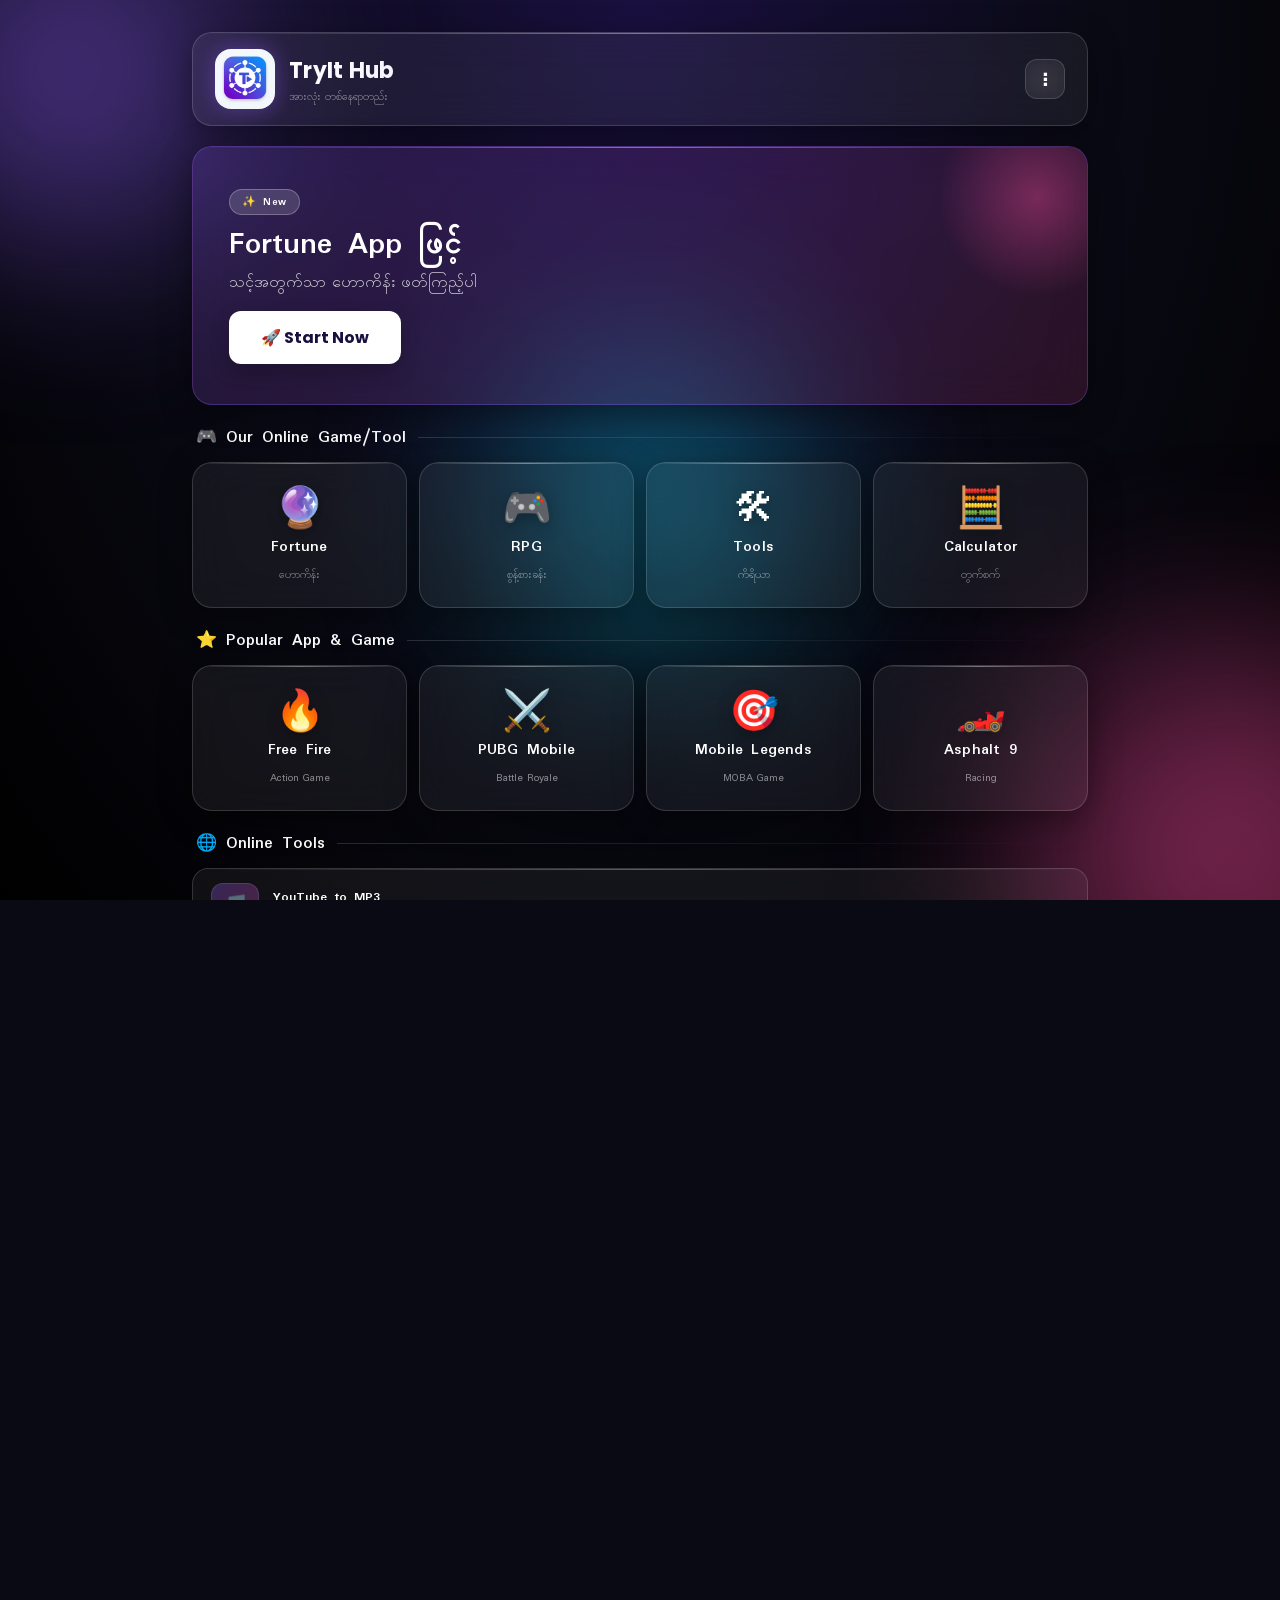
==== commit 6a227efd: "Update logo image in index.html" ====
--- a/index.html
+++ b/index.html
@@ -28,7 +28,7 @@
     <!-- HEADER -->
     <header class="app-header glass-card">
       <div class="logo-wrap">
-        <img src="assets/logo.png" alt="TryIt Hub" class="logo-img" />
+        <img src="assets/Untitled173_20260913235716.png" alt="TryIt Hub" class="logo-img" />
       </div>
       <div class="header-text">
         <h1>TryIt Hub</h1>
--- a/style.css
+++ b/style.css
@@ -1,4 +1,6 @@
-/* ===== RESET ===== */
+/* ==================================================
+   RESET & VARIABLES
+   ================================================== */
 * {
   margin: 0;
   padding: 0;
@@ -7,21 +9,27 @@
 }
 
 :root {
-  --bg-1: #1a1a2e;
-  --bg-2: #16213e;
-  --bg-3: #0f3460;
-  --glass-bg: rgba(255, 255, 255, 0.08);
-  --glass-border: rgba(255, 255, 255, 0.18);
-  --glass-shadow: 0 8px 32px rgba(0, 0, 0, 0.3);
-  --accent-1: #a855f7;
+  --bg-base: #0a0a15;
+  --glass-bg: rgba(255, 255, 255, 0.06);
+  --glass-bg-hover: rgba(255, 255, 255, 0.1);
+  --glass-border: rgba(255, 255, 255, 0.15);
+  --glass-shadow: 0 8px 32px rgba(0, 0, 0, 0.4);
+  --glass-blur: blur(20px);
+  
+  --accent-1: #8b5cf6;
   --accent-2: #ec4899;
-  --accent-3: #f59e0b;
-  --text-primary: #ffffff;
-  --text-secondary: rgba(255, 255, 255, 0.7);
-  --text-muted: rgba(255, 255, 255, 0.5);
-  --radius-lg: 24px;
+  --accent-3: #06b6d4;
+  --accent-grad: linear-gradient(135deg, #8b5cf6, #ec4899);
+  
+  --text-1: #ffffff;
+  --text-2: rgba(255, 255, 255, 0.75);
+  --text-3: rgba(255, 255, 255, 0.5);
+  
+  --radius-xs: 8px;
+  --radius-sm: 12px;
   --radius-md: 16px;
-  --radius-sm: 12px;
+  --radius-lg: 20px;
+  --radius-xl: 28px;
 }
 
 html, body {
@@ -31,98 +39,84 @@
 
 body {
   font-family: 'Poppins', 'Padauk', sans-serif;
-  background: var(--bg-1);
-  color: var(--text-primary);
+  background: var(--bg-base);
+  color: var(--text-1);
   min-height: 100vh;
   position: relative;
   -webkit-font-smoothing: antialiased;
 }
 
-/* ===== ANIMATED BACKGROUND ===== */
+/* ==================================================
+   ANIMATED BACKGROUND
+   ================================================== */
 .bg-orbs {
   position: fixed;
   inset: 0;
   z-index: 0;
   overflow: hidden;
-  background: linear-gradient(135deg, var(--bg-1) 0%, var(--bg-2) 50%, var(--bg-3) 100%);
+  background: radial-gradient(ellipse at top, #1a1040 0%, #0a0a15 50%, #000 100%);
 }
 
 .orb {
   position: absolute;
   border-radius: 50%;
-  filter: blur(80px);
-  opacity: 0.6;
-  animation: float 20s infinite ease-in-out;
+  filter: blur(100px);
+  opacity: 0.5;
+  animation: float 25s infinite ease-in-out;
+  will-change: transform;
 }
 
 .orb-1 {
-  width: 300px;
-  height: 300px;
+  width: 340px; height: 340px;
   background: var(--accent-1);
-  top: -100px;
-  left: -100px;
+  top: -100px; left: -100px;
 }
 
 .orb-2 {
-  width: 400px;
-  height: 400px;
+  width: 400px; height: 400px;
   background: var(--accent-2);
-  bottom: -150px;
-  right: -150px;
-  animation-delay: -7s;
+  bottom: -150px; right: -150px;
+  animation-delay: -8s;
 }
 
 .orb-3 {
-  width: 250px;
-  height: 250px;
+  width: 280px; height: 280px;
   background: var(--accent-3);
-  top: 50%;
-  left: 50%;
-  animation-delay: -14s;
+  top: 40%; left: 40%;
+  animation-delay: -16s;
 }
 
 @keyframes float {
   0%, 100% { transform: translate(0, 0) scale(1); }
-  33% { transform: translate(40px, -30px) scale(1.1); }
-  66% { transform: translate(-30px, 40px) scale(0.9); }
-}
-
-/* ===== APP LAYOUT ===== */
+  33% { transform: translate(50px, -40px) scale(1.1); }
+  66% { transform: translate(-40px, 50px) scale(0.9); }
+}
+
+/* ==================================================
+   APP LAYOUT
+   ================================================== */
 .app {
   position: relative;
   z-index: 1;
+  max-width: 720px;
+  margin: 0 auto;
+  padding: 16px;
   min-height: 100vh;
   display: flex;
-  align-items: center;
-  justify-content: center;
-  padding: 20px 16px;
-}
-
-.screen {
-  display: none;
-  width: 100%;
-  max-width: 520px;
-  animation: fadeInUp 0.5s ease;
-}
-
-.screen.active {
-  display: block;
-}
-
-@keyframes fadeInUp {
-  from { opacity: 0; transform: translateY(20px); }
-  to { opacity: 1; transform: translateY(0); }
-}
-
-/* ===== GLASS CARD ===== */
+  flex-direction: column;
+  gap: 16px;
+}
+
+/* ==================================================
+   GLASS CARD
+   ================================================== */
 .glass-card {
   background: var(--glass-bg);
-  backdrop-filter: blur(20px);
-  -webkit-backdrop-filter: blur(20px);
+  backdrop-filter: var(--glass-blur);
+  -webkit-backdrop-filter: var(--glass-blur);
   border: 1px solid var(--glass-border);
   border-radius: var(--radius-lg);
   box-shadow: var(--glass-shadow);
-  padding: 28px 22px;
   position: relative;
   overflow: hidden;
 }
@@ -130,755 +124,503 @@
 .glass-card::before {
   content: '';
   position: absolute;
-  top: 0;
-  left: 0;
-  right: 0;
+  top: 0; left: 0; right: 0;
   height: 1px;
   background: linear-gradient(90deg, transparent, rgba(255,255,255,0.4), transparent);
-}
-
-/* ===== HOME ===== */
-.home-card {
-  text-align: center;
-  padding: 36px 24px;
-}
-
-.crystal-ball {
-  width: 120px;
-  height: 120px;
-  margin: 0 auto 20px;
-  border-radius: 50%;
-  background: radial-gradient(circle at 30% 30%, rgba(255,255,255,0.5), rgba(168,85,247,0.3) 40%, rgba(236,72,153,0.5));
-  box-shadow: 0 0 40px rgba(168,85,247,0.5), inset 0 0 30px rgba(255,255,255,0.2);
+  pointer-events: none;
+}
+
+/* ==================================================
+   HEADER
+   ================================================== */
+.app-header {
+  display: flex;
+  align-items: center;
+  gap: 14px;
+  padding: 14px 18px;
+  animation: fadeInDown 0.5s ease;
+}
+
+.logo-wrap {
+  width: 52px;
+  height: 52px;
+  border-radius: var(--radius-md);
+  overflow: hidden;
+  flex-shrink: 0;
+  /* Glass effect applied to the logo */
+  box-shadow: 
+    0 0 20px rgba(139, 92, 246, 0.4),
+    inset 0 0 10px rgba(255, 255, 255, 0.1);
   position: relative;
-  animation: ballFloat 3s ease-in-out infinite;
-}
-
-.crystal-ball::after {
+}
+
+.logo-wrap::after {
   content: '';
   position: absolute;
-  top: 15px;
-  left: 25px;
-  width: 30px;
-  height: 20px;
-  border-radius: 50%;
-  background: rgba(255,255,255,0.6);
-  filter: blur(4px);
-}
-
-.crystal-inner {
-  position: absolute;
-  inset: 20px;
-  border-radius: 50%;
-  background: radial-gradient(circle, rgba(255,255,255,0.3), transparent);
-}
-
-@keyframes ballFloat {
-  0%, 100% { transform: translateY(0); }
-  50% { transform: translateY(-10px); }
-}
-
-.title-main {
-  font-size: 28px;
+  inset: 0;
+  background: linear-gradient(135deg, 
+    rgba(255, 255, 255, 0.2) 0%, 
+    transparent 40%,
+    transparent 60%,
+    rgba(255, 255, 255, 0.1) 100%);
+  pointer-events: none;
+}
+
+.logo-img {
+  width: 100%;
+  height: 100%;
+  object-fit: cover;
+  display: block;
+}
+
+.header-text {
+  flex: 1;
+  min-width: 0;
+}
+
+.header-text h1 {
+  font-size: 18px;
   font-weight: 700;
-  background: linear-gradient(135deg, #fff, #a855f7, #ec4899);
+  letter-spacing: 0.3px;
+  background: linear-gradient(135deg, #fff, #c4b5fd);
   -webkit-background-clip: text;
   -webkit-text-fill-color: transparent;
   background-clip: text;
-  margin-bottom: 8px;
-}
-
-.subtitle-my {
-  font-family: 'Padauk', sans-serif;
-  font-size: 15px;
-  color: var(--text-secondary);
-  margin-bottom: 4px;
-}
-
-.subtitle-en {
-  font-size: 12px;
-  color: var(--text-muted);
-  letter-spacing: 1px;
-  text-transform: uppercase;
-  margin-bottom: 28px;
-}
-
-/* ===== BUTTONS ===== */
-.btn-primary {
-  width: 100%;
-  padding: 16px 24px;
-  border: none;
-  border-radius: var(--radius-md);
-  background: linear-gradient(135deg, var(--accent-1), var(--accent-2));
-  color: #fff;
-  font-family: inherit;
-  font-size: 15px;
-  font-weight: 600;
-  cursor: pointer;
-  transition: all 0.3s ease;
-  box-shadow: 0 8px 24px rgba(168,85,247,0.4);
-  display: flex;
-  flex-direction: column;
-  align-items: center;
-  gap: 2px;
-}
-
-.btn-primary small {
+}
+
+.header-text p {
   font-family: 'Padauk', sans-serif;
   font-size: 11px;
-  font-weight: 400;
-  opacity: 0.85;
-}
-
-.btn-primary:hover,
-.btn-primary:active {
-  transform: translateY(-2px);
-  box-shadow: 0 12px 32px rgba(168,85,247,0.6);
-}
-
-.btn-primary-sm {
+  color: var(--text-3);
+  margin-top: 2px;
+}
+
+.header-btn {
+  width: 40px;
+  height: 40px;
+  border-radius: var(--radius-sm);
+  border: 1px solid var(--glass-border);
+  background: var(--glass-bg);
+  color: var(--text-1);
+  font-size: 20px;
+  font-weight: 700;
+  cursor: pointer;
+  transition: all 0.3s;
+  display: flex;
+  align-items: center;
+  justify-content: center;
+  backdrop-filter: blur(10px);
+}
+
+.header-btn:hover {
+  background: var(--glass-bg-hover);
+  transform: scale(1.05);
+}
+
+/* ==================================================
+   HERO BANNER
+   ================================================== */
+.hero-banner {
+  padding: 24px 20px;
+  background: linear-gradient(135deg, 
+    rgba(139, 92, 246, 0.2), 
+    rgba(236, 72, 153, 0.15));
+  border: 1px solid rgba(139, 92, 246, 0.3);
+  position: relative;
+  overflow: hidden;
+  animation: fadeInUp 0.6s ease;
+}
+
+.hero-content {
+  position: relative;
+  z-index: 2;
+}
+
+.hero-badge {
+  display: inline-block;
+  padding: 4px 12px;
+  background: rgba(255, 255, 255, 0.15);
+  border: 1px solid rgba(255, 255, 255, 0.25);
+  border-radius: 100px;
+  font-size: 11px;
+  font-weight: 600;
+  letter-spacing: 0.5px;
+  margin-bottom: 10px;
+}
+
+.hero-content h2 {
+  font-family: 'Padauk', sans-serif;
+  font-size: 22px;
+  font-weight: 700;
+  margin-bottom: 4px;
+  line-height: 1.3;
+}
+
+.hero-content p {
+  font-family: 'Padauk', sans-serif;
+  font-size: 14px;
+  color: var(--text-2);
+  margin-bottom: 16px;
+}
+
+.hero-btn {
   padding: 12px 24px;
   border: none;
   border-radius: var(--radius-sm);
-  background: linear-gradient(135deg, var(--accent-1), var(--accent-2));
-  color: #fff;
+  background: white;
+  color: #1a1040;
   font-family: inherit;
   font-size: 14px;
-  font-weight: 600;
+  font-weight: 700;
   cursor: pointer;
-  transition: all 0.3s ease;
-}
-
-.btn-primary-sm:disabled {
-  opacity: 0.4;
-  cursor: not-allowed;
-}
-
-.btn-ghost {
-  padding: 12px 20px;
-  border: 1px solid var(--glass-border);
-  border-radius: var(--radius-sm);
-  background: rgba(255,255,255,0.05);
-  color: var(--text-primary);
-  font-family: inherit;
-  font-size: 14px;
-  cursor: pointer;
-  transition: all 0.3s ease;
-}
-
-.btn-ghost:hover {
-  background: rgba(255,255,255,0.1);
-}
-
-.btn-ghost-sm {
-  padding: 8px 16px;
-  background: none;
-  border: none;
-  color: var(--text-muted);
-  font-family: inherit;
-  font-size: 12px;
-  cursor: pointer;
-  margin-top: 8px;
-}
-
-.btn-row {
-  display: flex;
-  justify-content: space-between;
-  gap: 10px;
-  margin-top: 24px;
-}
-
-.btn-row-result {
-  display: flex;
-  gap: 10px;
-  margin-top: 20px;
-}
-
-.btn-row-result button {
+  transition: all 0.3s;
+  box-shadow: 0 8px 20px rgba(0, 0, 0, 0.2);
+}
+
+.hero-btn:hover {
+  transform: translateY(-2px);
+  box-shadow: 0 12px 28px rgba(0, 0, 0, 0.3);
+}
+
+.hero-glow {
+  position: absolute;
+  width: 200px;
+  height: 200px;
+  background: radial-gradient(circle, rgba(236, 72, 153, 0.4), transparent 70%);
+  top: -50px;
+  right: -50px;
+  pointer-events: none;
+  animation: pulse-glow 3s ease-in-out infinite;
+}
+
+@keyframes pulse-glow {
+  0%, 100% { transform: scale(1); opacity: 0.6; }
+  50% { transform: scale(1.2); opacity: 0.9; }
+}
+
+/* ==================================================
+   SECTIONS
+   ================================================== */
+.section {
+  animation: fadeInUp 0.6s ease;
+}
+
+.section-head {
+  display: flex;
+  align-items: center;
+  gap: 12px;
+  margin-bottom: 12px;
+  padding: 0 4px;
+}
+
+.section-head h3 {
+  font-family: 'Padauk', sans-serif;
+  font-size: 15px;
+  font-weight: 700;
+  color: var(--text-1);
+  white-space: nowrap;
+}
+
+.section-line {
   flex: 1;
-}
-
-/* ===== STATS ===== */
-.stats-row {
-  display: flex;
-  justify-content: space-around;
-  margin-top: 28px;
-  padding-top: 20px;
-  border-top: 1px solid var(--glass-border);
-}
-
-.stat-item {
-  display: flex;
-  flex-direction: column;
-  align-items: center;
-  gap: 4px;
-}
-
-.stat-num {
-  font-size: 16px;
-  font-weight: 700;
-  color: #fff;
-}
-
-.stat-lbl {
-  font-size: 10px;
-  color: var(--text-muted);
-  text-transform: uppercase;
-  letter-spacing: 1px;
-}
-
-/* ===== STEP INDICATOR ===== */
-.step-indicator {
-  display: inline-block;
-  padding: 4px 12px;
-  background: rgba(168,85,247,0.2);
-  border: 1px solid rgba(168,85,247,0.4);
-  border-radius: 100px;
-  font-size: 11px;
-  color: #c084fc;
-  margin-bottom: 16px;
-  letter-spacing: 1px;
-}
-
-.title-sec {
-  font-size: 20px;
-  font-weight: 600;
-  margin-bottom: 6px;
-}
-
-.sub-en {
-  font-size: 13px;
-  color: var(--text-muted);
-  margin-bottom: 20px;
-}
-
-/* ===== ZODIAC GRID ===== */
-.zodiac-grid {
+  height: 1px;
+  background: linear-gradient(90deg, var(--glass-border), transparent);
+}
+
+/* ==================================================
+   GRID CARDS (2x2)
+   ================================================== */
+.grid-2 {
   display: grid;
-  grid-template-columns: repeat(4, 1fr);
-  gap: 10px;
-  margin-bottom: 20px;
-}
-
-.zodiac-item {
-  aspect-ratio: 1;
-  border-radius: var(--radius-sm);
-  background: rgba(255,255,255,0.05);
-  border: 1px solid var(--glass-border);
+  grid-template-columns: repeat(2, 1fr);
+  gap: 12px;
+}
+
+.grid-card {
   display: flex;
   flex-direction: column;
   align-items: center;
   justify-content: center;
-  gap: 4px;
+  gap: 8px;
+  padding: 20px 12px;
   cursor: pointer;
-  transition: all 0.2s ease;
-  color: var(--text-primary);
-  font-family: inherit;
-}
-
-.zodiac-item:hover {
-  background: rgba(255,255,255,0.1);
-  transform: scale(1.05);
-}
-
-.zodiac-item.selected {
-  background: linear-gradient(135deg, rgba(168,85,247,0.4), rgba(236,72,153,0.4));
-  border-color: var(--accent-1);
-  box-shadow: 0 0 20px rgba(168,85,247,0.5);
-}
-
-.zodiac-symbol {
-  font-size: 22px;
-}
-
-.zodiac-name {
-  font-size: 9px;
-  font-weight: 500;
-  text-transform: uppercase;
-  letter-spacing: 0.5px;
-}
-
-/* ===== PERIOD LIST ===== */
-.period-list {
+  transition: all 0.3s ease;
+  text-align: center;
+  min-height: 120px;
+  border-radius: var(--radius-lg);
+}
+
+.grid-card:hover,
+.grid-card:active {
+  background: var(--glass-bg-hover);
+  transform: translateY(-3px);
+  border-color: rgba(139, 92, 246, 0.5);
+  box-shadow: 
+    0 12px 32px rgba(0, 0, 0, 0.4),
+    0 0 20px rgba(139, 92, 246, 0.3);
+}
+
+.grid-icon {
+  font-size: 32px;
+  line-height: 1;
+  filter: drop-shadow(0 4px 8px rgba(0, 0, 0, 0.3));
+}
+
+.grid-label {
+  font-size: 14px;
+  font-weight: 600;
+  color: var(--text-1);
+  letter-spacing: 0.2px;
+}
+
+.grid-sub {
+  font-family: 'Padauk', sans-serif;
+  font-size: 11px;
+  color: var(--text-3);
+}
+
+/* ==================================================
+   TOOLS LIST
+   ================================================== */
+.tools-list {
   display: flex;
   flex-direction: column;
-  gap: 12px;
-}
-
-.period-btn {
+  gap: 10px;
+}
+
+.tool-item {
   display: flex;
   align-items: center;
-  gap: 16px;
-  padding: 16px 20px;
+  gap: 14px;
+  padding: 14px 18px;
+  background: var(--glass-bg);
+  backdrop-filter: var(--glass-blur);
+  -webkit-backdrop-filter: var(--glass-blur);
   border: 1px solid var(--glass-border);
   border-radius: var(--radius-md);
-  background: rgba(255,255,255,0.05);
-  color: var(--text-primary);
-  font-family: inherit;
   cursor: pointer;
   transition: all 0.3s ease;
-  text-align: left;
-}
-
-.period-btn:hover {
-  background: rgba(255,255,255,0.1);
+  position: relative;
+  overflow: hidden;
+}
+
+.tool-item::before {
+  content: '';
+  position: absolute;
+  top: 0; left: 0; right: 0;
+  height: 1px;
+  background: linear-gradient(90deg, transparent, rgba(255,255,255,0.3), transparent);
+}
+
+.tool-item:hover,
+.tool-item:active {
+  background: var(--glass-bg-hover);
   transform: translateX(4px);
-  border-color: var(--accent-1);
-}
-
-.period-icon {
-  font-size: 28px;
-}
-
-.period-info {
-  display: flex;
-  flex-direction: column;
-}
-
-.period-info strong {
-  font-family: 'Padauk', sans-serif;
-  font-size: 16px;
-}
-
-.period-info small {
-  font-size: 11px;
-  color: var(--text-muted);
-  text-transform: uppercase;
-  letter-spacing: 1px;
-}
-
-/* ===== QUESTIONS ===== */
-.progress-wrap {
-  display: flex;
-  align-items: center;
-  gap: 12px;
-  margin-bottom: 20px;
-}
-
-.progress-bar {
-  flex: 1;
-  height: 6px;
-  background: rgba(255,255,255,0.1);
-  border-radius: 100px;
-  overflow: hidden;
-}
-
-.progress-fill {
-  height: 100%;
-  background: linear-gradient(90deg, var(--accent-1), var(--accent-2));
-  border-radius: 100px;
-  transition: width 0.4s ease;
-  width: 10%;
-}
-
-.progress-text {
-  font-size: 12px;
-  color: var(--text-secondary);
-  font-weight: 500;
-}
-
-.question-wrap {
-  min-height: 280px;
-  animation: fadeInUp 0.4s ease;
-}
-
-.q-title {
-  font-family: 'Padauk', sans-serif;
-  font-size: 17px;
-  font-weight: 600;
-  margin-bottom: 6px;
-  line-height: 1.5;
-}
-
-.q-sub {
-  font-size: 12px;
-  color: var(--text-muted);
-  margin-bottom: 20px;
-  text-transform: uppercase;
-  letter-spacing: 1px;
-}
-
-.q-options {
-  display: grid;
-  gap: 10px;
-}
-
-.q-option {
-  padding: 14px 18px;
-  border: 1px solid var(--glass-border);
+  border-color: rgba(139, 92, 246, 0.5);
+  box-shadow: 0 8px 24px rgba(139, 92, 246, 0.25);
+}
+
+.tool-icon-wrap {
+  width: 48px;
+  height: 48px;
   border-radius: var(--radius-sm);
-  background: rgba(255,255,255,0.05);
-  color: var(--text-primary);
-  font-family: inherit;
-  font-size: 14px;
-  cursor: pointer;
-  transition: all 0.2s ease;
-  text-align: left;
-  display: flex;
-  align-items: center;
-  gap: 12px;
-}
-
-.q-option:hover {
-  background: rgba(255,255,255,0.1);
-}
-
-.q-option.selected {
-  background: linear-gradient(135deg, rgba(168,85,247,0.4), rgba(236,72,153,0.4));
-  border-color: var(--accent-1);
-}
-
-.q-date {
-  width: 100%;
-  padding: 14px 18px;
-  border: 1px solid var(--glass-border);
-  border-radius: var(--radius-sm);
-  background: rgba(255,255,255,0.05);
-  color: var(--text-primary);
-  font-family: inherit;
-  font-size: 14px;
-}
-
-.q-date::-webkit-calendar-picker-indicator {
-  filter: invert(1);
-}
-
-/* ===== LOADING ===== */
-.loading-card {
-  text-align: center;
-}
-
-.loading-ball {
-  width: 100px;
-  height: 100px;
-  margin: 0 auto 24px;
-  border-radius: 50%;
-  background: radial-gradient(circle at 30% 30%, rgba(255,255,255,0.5), rgba(168,85,247,0.3) 40%, rgba(236,72,153,0.5));
-  box-shadow: 0 0 40px rgba(168,85,247,0.5), inset 0 0 30px rgba(255,255,255,0.2);
-  position: relative;
-  animation: ballSpin 4s linear infinite;
-}
-
-.loading-ball .crystal-inner {
-  inset: 15px;
-}
-
-.crystal-inner.pulse {
-  animation: pulse 1.5s ease-in-out infinite;
-}
-
-@keyframes ballSpin {
-  from { transform: rotate(0deg) scale(1); }
-  50% { transform: rotate(180deg) scale(1.1); }
-  to { transform: rotate(360deg) scale(1); }
-}
-
-@keyframes pulse {
-  0%, 100% { opacity: 0.5; transform: scale(1); }
-  50% { opacity: 1; transform: scale(1.2); }
-}
-
-.loading-dots {
-  display: flex;
-  justify-content: center;
-  gap: 6px;
-  margin-top: 16px;
-}
-
-.loading-dots span {
-  width: 8px;
-  height: 8px;
-  border-radius: 50%;
-  background: var(--accent-1);
-  animation: dotPulse 1.4s ease-in-out infinite;
-}
-
-.loading-dots span:nth-child(2) { animation-delay: 0.2s; }
-.loading-dots span:nth-child(3) { animation-delay: 0.4s; }
-
-@keyframes dotPulse {
-  0%, 100% { opacity: 0.3; transform: scale(0.8); }
-  50% { opacity: 1; transform: scale(1.2); }
-}
-
-/* ===== RESULT ===== */
-.result-card {
-  padding: 24px 20px;
-}
-
-.result-header {
-  display: flex;
-  align-items: center;
-  gap: 14px;
-  padding-bottom: 16px;
-  border-bottom: 1px solid var(--glass-border);
-  margin-bottom: 16px;
-}
-
-.sign-badge {
-  width: 56px;
-  height: 56px;
-  border-radius: var(--radius-sm);
-  background: linear-gradient(135deg, var(--accent-1), var(--accent-2));
   display: flex;
   align-items: center;
   justify-content: center;
-  font-size: 28px;
-  box-shadow: 0 8px 20px rgba(168,85,247,0.4);
-}
-
-.result-title {
-  font-size: 20px;
-  font-weight: 700;
-}
-
-.result-sub {
-  font-family: 'Padauk', sans-serif;
-  font-size: 13px;
-  color: var(--text-muted);
-}
-
-.result-period {
-  display: inline-block;
-  padding: 6px 14px;
-  background: rgba(168,85,247,0.2);
-  border-radius: 100px;
-  font-family: 'Padauk', sans-serif;
-  font-size: 12px;
-  color: #c084fc;
-  margin-bottom: 16px;
-}
-
-.result-categories {
-  display: flex;
-  flex-direction: column;
-  gap: 12px;
-}
-
-.cat-card {
-  padding: 14px 16px;
-  background: rgba(255,255,255,0.04);
-  border: 1px solid var(--glass-border);
-  border-radius: var(--radius-md);
-  transition: all 0.3s ease;
-  animation: fadeInUp 0.5s ease backwards;
-}
-
-.cat-card.locked {
-  position: relative;
+  font-size: 24px;
+  background: linear-gradient(135deg, 
+    rgba(139, 92, 246, 0.3), 
+    rgba(236, 72, 153, 0.3));
+  flex-shrink: 0;
+  border: 1px solid rgba(255, 255, 255, 0.1);
+}
+
+.tool-info {
+  flex: 1;
+  min-width: 0;
+}
+
+.tool-info h4 {
+  font-size: 14px;
+  font-weight: 600;
+  color: var(--text-1);
+  margin-bottom: 2px;
+  white-space: nowrap;
   overflow: hidden;
-}
-
-.cat-card.locked .cat-body {
-  filter: blur(6px);
-  user-select: none;
-  pointer-events: none;
-}
-
-.cat-card.locked::after {
-  content: '🔒';
-  position: absolute;
-  top: 50%;
-  left: 50%;
-  transform: translate(-50%, -50%);
-  font-size: 28px;
-  z-index: 2;
-}
-
-.cat-head {
-  display: flex;
-  align-items: center;
-  gap: 10px;
-  margin-bottom: 8px;
-}
-
-.cat-icon {
-  font-size: 20px;
-}
-
-.cat-name {
-  font-family: 'Padauk', sans-serif;
-  font-size: 15px;
-  font-weight: 600;
-}
-
-.cat-body {
-  font-family: 'Padauk', sans-serif;
-  font-size: 13.5px;
-  line-height: 1.75;
-  color: var(--text-secondary);
-}
-
-/* ===== LUCKY CARD ===== */
-.lucky-card {
-  margin-top: 16px;
-  padding: 16px;
-  background: linear-gradient(135deg, rgba(245,158,11,0.15), rgba(236,72,153,0.15));
-  border: 1px solid rgba(245,158,11,0.3);
-  border-radius: var(--radius-md);
-}
-
-.lucky-title {
-  font-family: 'Padauk', sans-serif;
-  font-size: 15px;
-  margin-bottom: 12px;
-  text-align: center;
-}
-
-.lucky-row {
-  display: grid;
-  grid-template-columns: 1fr 1fr;
-  gap: 10px;
-  margin-bottom: 10px;
-}
-
-.lucky-row:last-child {
-  margin-bottom: 0;
-}
-
-.lucky-item {
-  display: flex;
-  flex-direction: column;
-  gap: 4px;
-  padding: 10px;
-  background: rgba(0,0,0,0.2);
-  border-radius: var(--radius-sm);
-  text-align: center;
-}
-
-.lucky-label {
+  text-overflow: ellipsis;
+}
+
+.tool-info p {
   font-family: 'Padauk', sans-serif;
   font-size: 11px;
-  color: var(--text-muted);
-}
-
-.lucky-value {
-  font-family: 'Padauk', sans-serif;
-  font-size: 15px;
-  font-weight: 700;
-  color: #fbbf24;
-}
-
-.footer-note {
+  color: var(--text-3);
+  white-space: nowrap;
+  overflow: hidden;
+  text-overflow: ellipsis;
+}
+
+.tool-arrow {
+  color: var(--text-3);
+  font-size: 18px;
+  transition: all 0.3s;
+  flex-shrink: 0;
+}
+
+.tool-item:hover .tool-arrow {
+  color: var(--accent-1);
+  transform: translateX(4px);
+}
+
+/* ==================================================
+   FOOTER
+   ================================================== */
+.app-footer {
   text-align: center;
-  font-size: 11px;
-  color: var(--text-muted);
-  margin-top: 20px;
-  letter-spacing: 1px;
-}
-
-/* ===== AD OVERLAY ===== */
-.ad-overlay {
-  position: fixed;
-  inset: 0;
-  background: rgba(0,0,0,0.7);
-  backdrop-filter: blur(8px);
-  -webkit-backdrop-filter: blur(8px);
-  z-index: 100;
-  display: none;
-  align-items: center;
-  justify-content: center;
-  padding: 20px;
-}
-
-.ad-overlay.show {
-  display: flex;
-  animation: fadeIn 0.3s ease;
-}
-
-@keyframes fadeIn {
-  from { opacity: 0; }
-  to { opacity: 1; }
-}
-
-.ad-card {
-  text-align: center;
-  max-width: 360px;
-  padding: 28px 24px;
-}
-
-.ad-icon {
-  font-size: 56px;
-  margin-bottom: 12px;
-  animation: ballFloat 2s ease-in-out infinite;
-}
-
-.ad-card h3 {
-  font-size: 18px;
-  margin-bottom: 6px;
-}
-
-.ad-card .sub-my {
-  font-family: 'Padauk', sans-serif;
-  font-size: 13px;
-  color: var(--text-secondary);
-  margin-bottom: 20px;
-}
-
-/* ===== RESPONSIVE ===== */
+  padding: 20px 0 10px;
+  font-size: 12px;
+  color: var(--text-3);
+  margin-top: auto;
+}
+
+/* ==================================================
+   ANIMATIONS
+   ================================================== */
+@keyframes fadeInDown {
+  from { opacity: 0; transform: translateY(-16px); }
+  to { opacity: 1; transform: translateY(0); }
+}
+
+@keyframes fadeInUp {
+  from { opacity: 0; transform: translateY(16px); }
+  to { opacity: 1; transform: translateY(0); }
+}
+
+/* ==================================================
+   RESPONSIVE — TABLET
+   ================================================== */
 @media (min-width: 640px) {
-  .app { padding: 40px 24px; }
-  .glass-card { padding: 36px 32px; }
-  .title-main { font-size: 34px; }
-  .zodiac-grid { grid-template-columns: repeat(4, 1fr); gap: 12px; }
-  .zodiac-symbol { font-size: 26px; }
-  .zodiac-name { font-size: 10px; }
-  .q-title { font-size: 20px; }
-  .cat-body { font-size: 14.5px; }
-}
-
+  .app {
+    padding: 24px;
+    gap: 20px;
+  }
+
+  .app-header {
+    padding: 16px 22px;
+  }
+
+  .logo-wrap {
+    width: 60px;
+    height: 60px;
+  }
+
+  .header-text h1 {
+    font-size: 22px;
+  }
+
+  .hero-banner {
+    padding: 32px 28px;
+  }
+
+  .hero-content h2 {
+    font-size: 28px;
+  }
+
+  .hero-content p {
+    font-size: 16px;
+  }
+
+  .grid-card {
+    min-height: 140px;
+    padding: 24px 16px;
+  }
+
+  .grid-icon {
+    font-size: 40px;
+  }
+
+  .grid-label {
+    font-size: 16px;
+  }
+
+  .section-head h3 {
+    font-size: 17px;
+  }
+}
+
+/* ==================================================
+   RESPONSIVE — DESKTOP
+   ================================================== */
 @media (min-width: 1024px) {
-  .screen { max-width: 560px; }
-  .glass-card { padding: 40px 36px; }
-  .title-main { font-size: 38px; }
-  .crystal-ball { width: 140px; height: 140px; }
-}
-
-/* ===== NAME INPUT ===== */
-.name-input {
-  font-family: 'Padauk', 'Poppins', sans-serif;
-  font-size: 16px;
-  text-align: center;
-  padding: 18px 20px !important;
-  letter-spacing: 0.5px;
-}
-
-.name-input::placeholder {
-  color: var(--text-muted);
-  font-family: 'Padauk', sans-serif;
-}
-
-.name-input:focus {
-  outline: none;
-  border-color: var(--accent-1);
-  box-shadow: 0 0 0 3px rgba(168, 85, 247, 0.2);
-  background: rgba(255, 255, 255, 0.1);
-}
-
-.name-hint {
-  font-family: 'Padauk', sans-serif;
-  font-size: 12px;
-  color: var(--text-muted);
-  text-align: center;
-  margin-top: 14px;
-  line-height: 1.6;
-}
-
-/* ===== RESULT GREETING ===== */
-.result-greeting {
-  font-family: 'Padauk', sans-serif;
-  font-size: 18px;
-  font-weight: 700;
-  background: linear-gradient(135deg, #fbbf24, #ec4899);
-  -webkit-background-clip: text;
-  -webkit-text-fill-color: transparent;
-  background-clip: text;
-  margin-bottom: 12px;
-  text-align: center;
-  letter-spacing: 0.3px;
-}
-
-.cat-body strong {
-  color: #fbbf24;
-  font-weight: 700;
-}
+  .app {
+    max-width: 960px;
+    padding: 32px;
+  }
+
+  .grid-2 {
+    grid-template-columns: repeat(4, 1fr);
+  }
+
+  .hero-banner {
+    padding: 40px 36px;
+  }
+
+  .hero-content h2 {
+    font-size: 32px;
+  }
+
+  .hero-btn {
+    padding: 14px 32px;
+    font-size: 16px;
+  }
+}
+
+/* ==================================================
+   RESPONSIVE — SMALL MOBILE
+   ================================================== */
+@media (max-width: 360px) {
+  .app {
+    padding: 12px;
+    gap: 12px;
+  }
+
+  .grid-icon {
+    font-size: 28px;
+  }
+
+  .grid-label {
+    font-size: 13px;
+  }
+
+  .hero-content h2 {
+    font-size: 19px;
+  }
+
+  .hero-content p {
+    font-size: 12px;
+  }
+
+  .header-text h1 {
+    font-size: 16px;
+  }
+}
+
+/* ==================================================
+   SCROLLBAR
+   ================================================== */
+::-webkit-scrollbar {
+  width: 6px;
+  height: 6px;
+}
+
+::-webkit-scrollbar-track {
+  background: transparent;
+}
+
+::-webkit-scrollbar-thumb {
+  background: rgba(139, 92, 246, 0.5);
+  border-radius: 100px;
+}
+
+::-webkit-scrollbar-thumb:hover {
+  background: rgba(139, 92, 246, 0.8);
+}
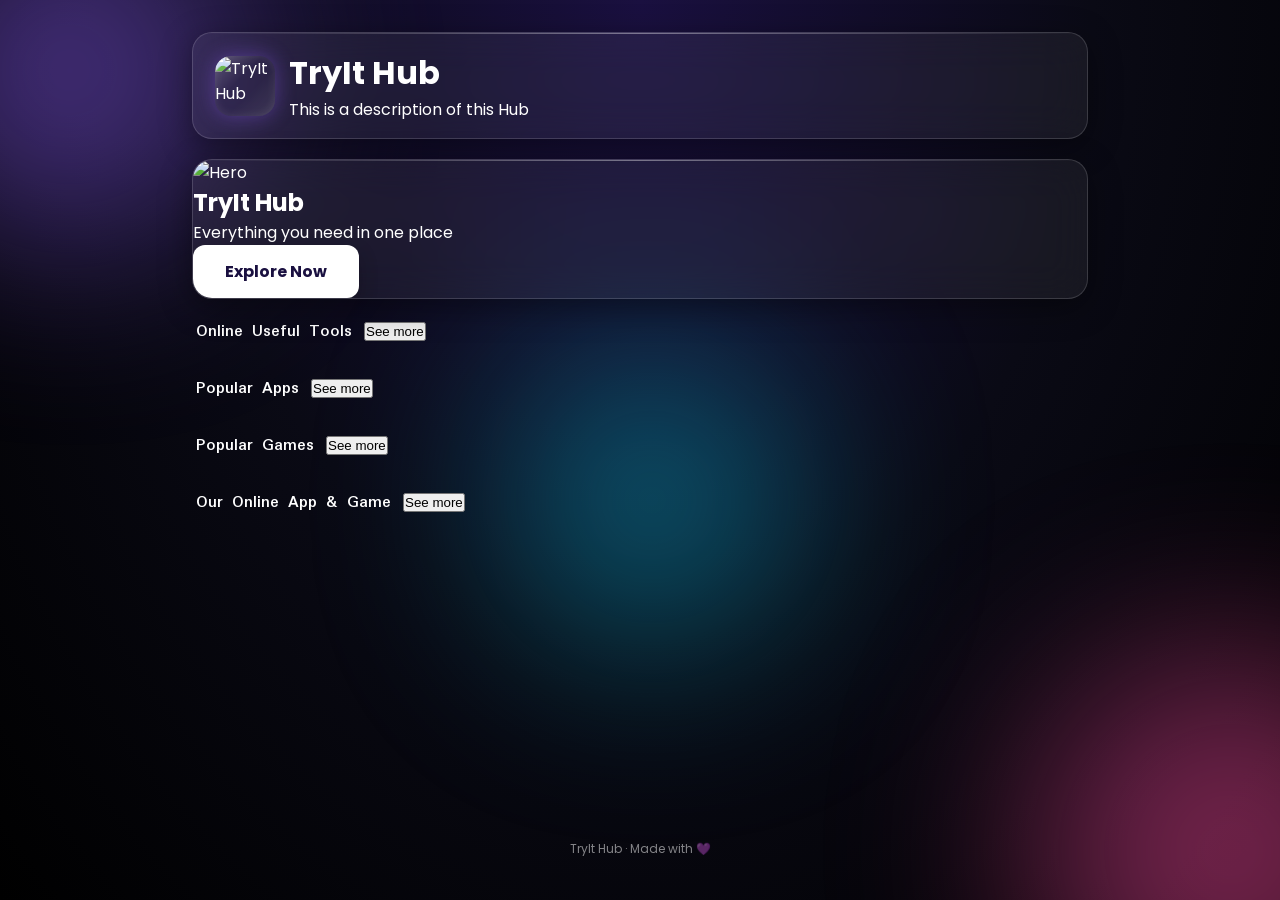
==== commit 009aabdb: "Refactor index.html structure and content Updated various sections of the HTML file, including heade" ====
--- a/index.html
+++ b/index.html
@@ -2,15 +2,16 @@
 <html lang="my">
 <head>
   <meta charset="UTF-8" />
-  <meta name="viewport" content="width=device-width, initial-scale=1.0, maximum-scale=1.0" />
+  <meta name="viewport" content="width=device-width, initial-scale=1.0, maximum-scale=1.0, user-scalable=no" />
   <meta name="theme-color" content="#0a0a15" />
   <title>TryIt Hub</title>
 
   <script src="https://telegram.org/js/telegram-web-app.js"></script>
+  <script src="https://sad.adsgram.ai/js/sad.min.js"></script>
 
   <link rel="preconnect" href="https://fonts.googleapis.com" />
   <link rel="preconnect" href="https://fonts.gstatic.com" crossorigin />
-  <link href="https://fonts.googleapis.com/css2?family=Padauk:wght@400;700&family=Poppins:wght@300;400;500;600;700&display=swap" rel="stylesheet" />
+  <link href="https://fonts.googleapis.com/css2?family=Padauk:wght@400;700&family=Poppins:wght@300;400;500;600;700;800&display=swap" rel="stylesheet" />
   <link rel="stylesheet" href="style.css" />
 </head>
 <body>
@@ -22,126 +23,91 @@
     <div class="orb orb-3"></div>
   </div>
 
-  <!-- App Container -->
   <div class="app">
 
-    <!-- HEADER -->
+    <!-- ============ HEADER ============ -->
     <header class="app-header glass-card">
       <div class="logo-wrap">
-        <img src="assets/Untitled173_20260913235716.png" alt="TryIt Hub" class="logo-img" />
+        <img src="assets/logo.png" alt="TryIt Hub" />
       </div>
-      <div class="header-text">
+      <div class="header-info">
         <h1>TryIt Hub</h1>
-        <p>အားလုံး တစ်နေရာတည်း</p>
+        <p>This is a description of this Hub</p>
       </div>
-      <button class="header-btn" onclick="openMenu()">
-        <span>⋮</span>
-      </button>
     </header>
 
-    <!-- HERO BANNER -->
-    <section class="hero-banner glass-card">
-      <div class="hero-content">
-        <span class="hero-badge">✨ New</span>
-        <h2>Fortune App ဖြင့်</h2>
-        <p>သင့်အတွက်သာ ဟောကိန်း ဖတ်ကြည့်ပါ</p>
+    <!-- ============ HERO BANNER ============ -->
+    <section class="hero glass-card">
+      <div class="hero-img-wrap">
+        <img src="assets/hero.png" alt="Hero" class="hero-img" />
+      </div>
+      <div class="hero-body">
+        <h2 class="hero-title">TryIt Hub</h2>
+        <p class="hero-desc">Everything you need in one place</p>
         <button class="hero-btn" onclick="goToPage('pages/fortune.html')">
-          🚀 Start Now
+          <span class="btn-icon" data-icon="rocket"></span>
+          <span>Explore Now</span>
         </button>
-      </div>
-      <div class="hero-glow"></div>
-    </section>
-
-    <!-- SECTION 1: OUR ONLINE GAME/TOOL -->
-    <section class="section">
-      <div class="section-head">
-        <h3>🎮 Our Online Game/Tool</h3>
-        <span class="section-line"></span>
-      </div>
-      <div class="grid-2">
-        <div class="grid-card glass-card" onclick="goToPage('pages/fortune.html')">
-          <div class="grid-icon">🔮</div>
-          <span class="grid-label">Fortune</span>
-          <span class="grid-sub">ဟောကိန်း</span>
-        </div>
-        <div class="grid-card glass-card" onclick="goToPage('pages/rpg.html')">
-          <div class="grid-icon">🎮</div>
-          <span class="grid-label">RPG</span>
-          <span class="grid-sub">စွန့်စားခန်း</span>
-        </div>
-        <div class="grid-card glass-card" onclick="goToPage('pages/tools.html')">
-          <div class="grid-icon">🛠</div>
-          <span class="grid-label">Tools</span>
-          <span class="grid-sub">ကိရိယာ</span>
-        </div>
-        <div class="grid-card glass-card" onclick="goToPage('pages/calculator.html')">
-          <div class="grid-icon">🧮</div>
-          <span class="grid-label">Calculator</span>
-          <span class="grid-sub">တွက်စက်</span>
-        </div>
       </div>
     </section>
 
-    <!-- SECTION 2: POPULAR APP/GAME -->
+    <!-- ============ SECTION 1: TOOLS ============ -->
     <section class="section">
       <div class="section-head">
-        <h3>⭐ Popular App & Game</h3>
-        <span class="section-line"></span>
+        <h3>Online Useful Tools</h3>
+        <button class="see-more" onclick="goToPage('pages/tools.html')">
+          See more
+          <span class="see-more-arrow" data-icon="arrowRight"></span>
+        </button>
       </div>
-      <div class="grid-2" id="popularGrid">
-        <!-- Populated by script.js from data.js -->
-      </div>
+      <div class="scroll-row" id="toolsGrid"></div>
     </section>
 
-    <!-- SECTION 3: ONLINE TOOLS -->
+    <!-- ============ SECTION 2: POPULAR APPS ============ -->
     <section class="section">
       <div class="section-head">
-        <h3>🌐 Online Tools</h3>
-        <span class="section-line"></span>
+        <h3>Popular Apps</h3>
+        <button class="see-more" onclick="goToPage('pages/apps.html')">
+          See more
+          <span class="see-more-arrow" data-icon="arrowRight"></span>
+        </button>
       </div>
-      <div class="tools-list" id="toolsList">
-        <!-- Populated by script.js -->
-      </div>
+      <div class="scroll-row" id="appsGrid"></div>
     </section>
 
-    <!-- SECTION 4: OUR ONLINE APP & GAME -->
+    <!-- ============ SECTION 3: POPULAR GAMES ============ -->
     <section class="section">
       <div class="section-head">
-        <h3>📱 Our Online App & Game</h3>
-        <span class="section-line"></span>
+        <h3>Popular Games</h3>
+        <button class="see-more" onclick="goToPage('pages/games.html')">
+          See more
+          <span class="see-more-arrow" data-icon="arrowRight"></span>
+        </button>
       </div>
-      <div class="grid-2">
-        <div class="grid-card glass-card" onclick="goToPage('pages/fortune.html')">
-          <div class="grid-icon">🔮</div>
-          <span class="grid-label">Fortune</span>
-          <span class="grid-sub">ဟောကိန်း</span>
-        </div>
-        <div class="grid-card glass-card" onclick="goToPage('pages/calculator.html')">
-          <div class="grid-icon">🧮</div>
-          <span class="grid-label">Calculator</span>
-          <span class="grid-sub">တွက်စက်</span>
-        </div>
-        <div class="grid-card glass-card" onclick="goToPage('pages/tts.html')">
-          <div class="grid-icon">🔊</div>
-          <span class="grid-label">Text to Speech</span>
-          <span class="grid-sub">အသံဖန်တီး</span>
-        </div>
-        <div class="grid-card glass-card" onclick="goToPage('pages/tools.html')">
-          <div class="grid-icon">🛠</div>
-          <span class="grid-label">All Tools</span>
-          <span class="grid-sub">အားလုံး</span>
-        </div>
-      </div>
+      <div class="scroll-row" id="gamesGrid"></div>
     </section>
 
-    <!-- FOOTER -->
+    <!-- ============ SECTION 4: OUR ONLINE APP & GAME ============ -->
+    <section class="section">
+      <div class="section-head">
+        <h3>Our Online App & Game</h3>
+        <button class="see-more" onclick="goToPage('pages/our-apps.html')">
+          See more
+          <span class="see-more-arrow" data-icon="arrowRight"></span>
+        </button>
+      </div>
+      <div class="scroll-row" id="ourAppsGrid"></div>
+    </section>
+
+    <!-- ============ FOOTER ============ -->
     <footer class="app-footer">
-      <p>✨ TryIt Hub · Made with 💜</p>
+      <p>TryIt Hub · Made with 💜</p>
     </footer>
 
   </div>
 
+  <script src="icons.js"></script>
   <script src="data.js"></script>
   <script src="script.js"></script>
 </body>
-            </html>
+</html>
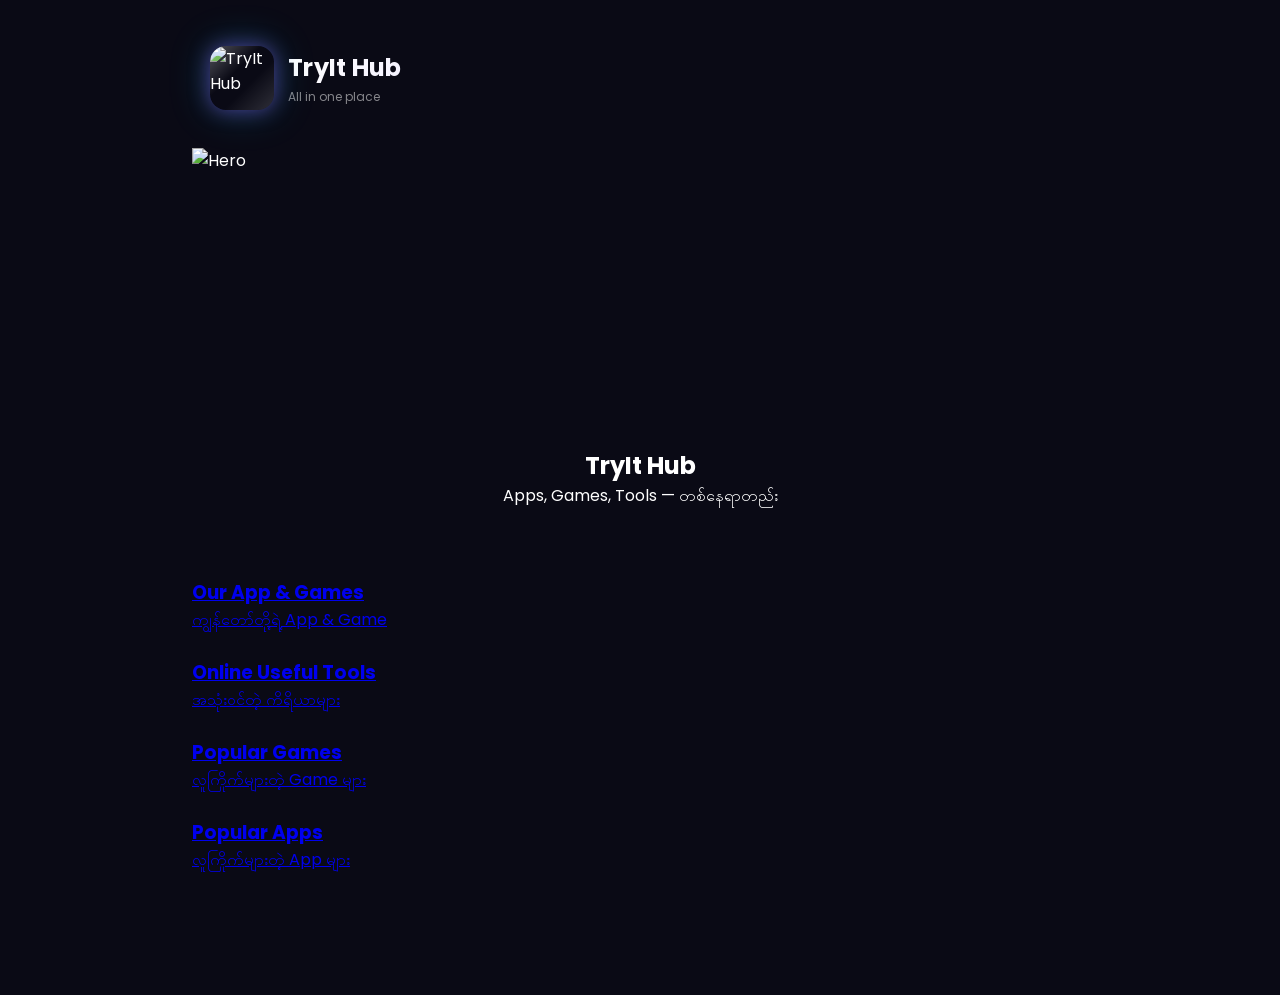
==== commit 37173609: "Refactor index.html for clarity and updates Updated theme color to white, removed unnecessary classe" ====
--- a/index.html
+++ b/index.html
@@ -3,111 +3,90 @@
 <head>
   <meta charset="UTF-8" />
   <meta name="viewport" content="width=device-width, initial-scale=1.0, maximum-scale=1.0, user-scalable=no" />
-  <meta name="theme-color" content="#0a0a15" />
+  <meta name="theme-color" content="#ffffff" />
   <title>TryIt Hub</title>
 
   <script src="https://telegram.org/js/telegram-web-app.js"></script>
-  <script src="https://sad.adsgram.ai/js/sad.min.js"></script>
 
   <link rel="preconnect" href="https://fonts.googleapis.com" />
   <link rel="preconnect" href="https://fonts.gstatic.com" crossorigin />
-  <link href="https://fonts.googleapis.com/css2?family=Padauk:wght@400;700&family=Poppins:wght@300;400;500;600;700;800&display=swap" rel="stylesheet" />
+  <link href="https://fonts.googleapis.com/css2?family=Padauk:wght@400;700&family=Poppins:wght@400;500;600;700;800&display=swap" rel="stylesheet" />
   <link rel="stylesheet" href="style.css" />
 </head>
-<body>
-
-  <!-- Background Orbs -->
-  <div class="bg-orbs">
-    <div class="orb orb-1"></div>
-    <div class="orb orb-2"></div>
-    <div class="orb orb-3"></div>
-  </div>
+<body class="light">
 
   <div class="app">
 
     <!-- ============ HEADER ============ -->
-    <header class="app-header glass-card">
+    <header class="app-header">
       <div class="logo-wrap">
-        <img src="assets/logo.png" alt="TryIt Hub" />
+        <img src="assets/logo.png" alt="TryIt Hub" draggable="false" />
       </div>
       <div class="header-info">
         <h1>TryIt Hub</h1>
-        <p>This is a description of this Hub</p>
+        <p>All in one place</p>
       </div>
     </header>
 
-    <!-- ============ HERO BANNER ============ -->
-    <section class="hero glass-card">
+    <!-- ============ HERO ============ -->
+    <section class="hero-card">
       <div class="hero-img-wrap">
-        <img src="assets/hero.png" alt="Hero" class="hero-img" />
+        <img src="assets/hero.png" alt="Hero" draggable="false" />
       </div>
       <div class="hero-body">
-        <h2 class="hero-title">TryIt Hub</h2>
-        <p class="hero-desc">Everything you need in one place</p>
-        <button class="hero-btn" onclick="goToPage('pages/fortune.html')">
-          <span class="btn-icon" data-icon="rocket"></span>
-          <span>Explore Now</span>
-        </button>
+        <h2>TryIt Hub</h2>
+        <p>Apps, Games, Tools — တစ်နေရာတည်း</p>
       </div>
     </section>
 
-    <!-- ============ SECTION 1: TOOLS ============ -->
-    <section class="section">
-      <div class="section-head">
+    <!-- ============ MAIN CARDS 2x2 ============ -->
+    <section class="main-grid">
+
+      <a class="main-card" href="tryitmm.html">
+        <div class="main-card-icon">
+          <img src="assets/icons/our-apps.png" alt="" draggable="false" />
+        </div>
+        <h3>Our App & Games</h3>
+        <p>ကျွန်တော်တို့ရဲ့ App & Game</p>
+      </a>
+
+      <a class="main-card" href="online-tools.html">
+        <div class="main-card-icon">
+          <img src="assets/icons/tools.png" alt="" draggable="false" />
+        </div>
         <h3>Online Useful Tools</h3>
-        <button class="see-more" onclick="goToPage('pages/tools.html')">
-          See more
-          <span class="see-more-arrow" data-icon="arrowRight"></span>
-        </button>
-      </div>
-      <div class="scroll-row" id="toolsGrid"></div>
-    </section>
+        <p>အသုံးဝင်တဲ့ ကိရိယာများ</p>
+      </a>
 
-    <!-- ============ SECTION 2: POPULAR APPS ============ -->
-    <section class="section">
-      <div class="section-head">
+      <a class="main-card" href="popgame.html">
+        <div class="main-card-icon">
+          <img src="assets/icons/games.png" alt="" draggable="false" />
+        </div>
+        <h3>Popular Games</h3>
+        <p>လူကြိုက်များတဲ့ Game များ</p>
+      </a>
+
+      <a class="main-card" href="popapp.html">
+        <div class="main-card-icon">
+          <img src="assets/icons/apps.png" alt="" draggable="false" />
+        </div>
         <h3>Popular Apps</h3>
-        <button class="see-more" onclick="goToPage('pages/apps.html')">
-          See more
-          <span class="see-more-arrow" data-icon="arrowRight"></span>
-        </button>
-      </div>
-      <div class="scroll-row" id="appsGrid"></div>
-    </section>
+        <p>လူကြိုက်များတဲ့ App များ</p>
+      </a>
 
-    <!-- ============ SECTION 3: POPULAR GAMES ============ -->
-    <section class="section">
-      <div class="section-head">
-        <h3>Popular Games</h3>
-        <button class="see-more" onclick="goToPage('pages/games.html')">
-          See more
-          <span class="see-more-arrow" data-icon="arrowRight"></span>
-        </button>
-      </div>
-      <div class="scroll-row" id="gamesGrid"></div>
-    </section>
-
-    <!-- ============ SECTION 4: OUR ONLINE APP & GAME ============ -->
-    <section class="section">
-      <div class="section-head">
-        <h3>Our Online App & Game</h3>
-        <button class="see-more" onclick="goToPage('pages/our-apps.html')">
-          See more
-          <span class="see-more-arrow" data-icon="arrowRight"></span>
-        </button>
-      </div>
-      <div class="scroll-row" id="ourAppsGrid"></div>
     </section>
 
     <!-- ============ FOOTER ============ -->
     <footer class="app-footer">
-      <p>TryIt Hub · Made with 💜</p>
+      <a href="https://t.me/yourchannel" target="_blank" class="contact-btn">
+        📩 Contact Us
+      </a>
+      <p>© 2026 TryIt Hub</p>
     </footer>
 
   </div>
 
-  <script src="icons.js"></script>
-  <script src="data.js"></script>
+  <script src="protect.js"></script>
   <script src="script.js"></script>
 </body>
 </html>
--- a/style.css
+++ b/style.css
@@ -1,5 +1,5 @@
 /* ==================================================
-   RESET & VARIABLES
+   RESET
    ================================================== */
 * {
   margin: 0;
@@ -11,21 +11,20 @@
 :root {
   --bg-base: #0a0a15;
   --glass-bg: rgba(255, 255, 255, 0.06);
-  --glass-bg-hover: rgba(255, 255, 255, 0.1);
+  --glass-bg-hover: rgba(255, 255, 255, 0.12);
   --glass-border: rgba(255, 255, 255, 0.15);
   --glass-shadow: 0 8px 32px rgba(0, 0, 0, 0.4);
   --glass-blur: blur(20px);
-  
+
   --accent-1: #8b5cf6;
   --accent-2: #ec4899;
   --accent-3: #06b6d4;
   --accent-grad: linear-gradient(135deg, #8b5cf6, #ec4899);
-  
+
   --text-1: #ffffff;
   --text-2: rgba(255, 255, 255, 0.75);
   --text-3: rgba(255, 255, 255, 0.5);
-  
-  --radius-xs: 8px;
+
   --radius-sm: 12px;
   --radius-md: 16px;
   --radius-lg: 20px;
@@ -42,12 +41,11 @@
   background: var(--bg-base);
   color: var(--text-1);
   min-height: 100vh;
-  position: relative;
   -webkit-font-smoothing: antialiased;
 }
 
 /* ==================================================
-   ANIMATED BACKGROUND
+   BACKGROUND ORBS
    ================================================== */
 .bg-orbs {
   position: fixed;
@@ -104,7 +102,7 @@
   min-height: 100vh;
   display: flex;
   flex-direction: column;
-  gap: 16px;
+  gap: 20px;
 }
 
 /* ==================================================
@@ -142,44 +140,43 @@
 }
 
 .logo-wrap {
-  width: 52px;
-  height: 52px;
+  width: 56px;
+  height: 56px;
   border-radius: var(--radius-md);
   overflow: hidden;
   flex-shrink: 0;
-  /* Glass effect applied to the logo */
-  box-shadow: 
-    0 0 20px rgba(139, 92, 246, 0.4),
-    inset 0 0 10px rgba(255, 255, 255, 0.1);
   position: relative;
+  box-shadow:
+    0 0 20px rgba(139, 92, 246, 0.5),
+    0 0 40px rgba(6, 182, 212, 0.3);
 }
 
 .logo-wrap::after {
   content: '';
   position: absolute;
   inset: 0;
-  background: linear-gradient(135deg, 
-    rgba(255, 255, 255, 0.2) 0%, 
+  background: linear-gradient(135deg,
+    rgba(255, 255, 255, 0.3) 0%,
     transparent 40%,
     transparent 60%,
-    rgba(255, 255, 255, 0.1) 100%);
+    rgba(255, 255, 255, 0.15) 100%);
   pointer-events: none;
 }
 
-.logo-img {
+.logo-wrap img {
   width: 100%;
   height: 100%;
   object-fit: cover;
   display: block;
 }
 
-.header-text {
+.header-info {
   flex: 1;
   min-width: 0;
 }
 
-.header-text h1 {
-  font-size: 18px;
+.header-info h1 {
+  font-size: 20px;
   font-weight: 700;
   letter-spacing: 0.3px;
   background: linear-gradient(135deg, #fff, #c4b5fd);
@@ -188,114 +185,97 @@
   background-clip: text;
 }
 
-.header-text p {
-  font-family: 'Padauk', sans-serif;
-  font-size: 11px;
+.header-info p {
+  font-size: 12px;
   color: var(--text-3);
-  margin-top: 2px;
-}
-
-.header-btn {
-  width: 40px;
-  height: 40px;
-  border-radius: var(--radius-sm);
-  border: 1px solid var(--glass-border);
-  background: var(--glass-bg);
-  color: var(--text-1);
-  font-size: 20px;
-  font-weight: 700;
-  cursor: pointer;
-  transition: all 0.3s;
-  display: flex;
-  align-items: center;
-  justify-content: center;
-  backdrop-filter: blur(10px);
-}
-
-.header-btn:hover {
-  background: var(--glass-bg-hover);
-  transform: scale(1.05);
+  margin-top: 3px;
+  white-space: nowrap;
+  overflow: hidden;
+  text-overflow: ellipsis;
 }
 
 /* ==================================================
    HERO BANNER
    ================================================== */
-.hero-banner {
-  padding: 24px 20px;
-  background: linear-gradient(135deg, 
-    rgba(139, 92, 246, 0.2), 
-    rgba(236, 72, 153, 0.15));
-  border: 1px solid rgba(139, 92, 246, 0.3);
+.hero {
+  display: flex;
+  flex-direction: column;
+  animation: fadeInUp 0.6s ease;
+  overflow: hidden;
+  padding: 0;
+}
+
+.hero-img-wrap {
+  width: 100%;
+  height: 180px;
+  overflow: hidden;
   position: relative;
-  overflow: hidden;
-  animation: fadeInUp 0.6s ease;
-}
-
-.hero-content {
-  position: relative;
-  z-index: 2;
-}
-
-.hero-badge {
-  display: inline-block;
-  padding: 4px 12px;
-  background: rgba(255, 255, 255, 0.15);
-  border: 1px solid rgba(255, 255, 255, 0.25);
-  border-radius: 100px;
-  font-size: 11px;
-  font-weight: 600;
-  letter-spacing: 0.5px;
-  margin-bottom: 10px;
-}
-
-.hero-content h2 {
+}
+
+.hero-img-wrap::after {
+  content: '';
+  position: absolute;
+  inset: 0;
+  background: linear-gradient(180deg, transparent 50%, rgba(10, 10, 21, 0.9) 100%);
+}
+
+.hero-img {
+  width: 100%;
+  height: 100%;
+  object-fit: cover;
+  display: block;
+}
+
+.hero-body {
+  padding: 20px;
+  text-align: center;
+}
+
+.hero-title {
   font-family: 'Padauk', sans-serif;
   font-size: 22px;
   font-weight: 700;
-  margin-bottom: 4px;
-  line-height: 1.3;
-}
-
-.hero-content p {
-  font-family: 'Padauk', sans-serif;
-  font-size: 14px;
+  margin-bottom: 6px;
+}
+
+.hero-desc {
+  font-size: 13px;
   color: var(--text-2);
   margin-bottom: 16px;
 }
 
 .hero-btn {
+  display: inline-flex;
+  align-items: center;
+  gap: 8px;
   padding: 12px 24px;
   border: none;
   border-radius: var(--radius-sm);
-  background: white;
-  color: #1a1040;
+  background: var(--accent-grad);
+  color: white;
   font-family: inherit;
   font-size: 14px;
-  font-weight: 700;
+  font-weight: 600;
   cursor: pointer;
   transition: all 0.3s;
-  box-shadow: 0 8px 20px rgba(0, 0, 0, 0.2);
+  box-shadow: 0 8px 24px rgba(139, 92, 246, 0.4);
 }
 
 .hero-btn:hover {
   transform: translateY(-2px);
-  box-shadow: 0 12px 28px rgba(0, 0, 0, 0.3);
-}
-
-.hero-glow {
-  position: absolute;
-  width: 200px;
-  height: 200px;
-  background: radial-gradient(circle, rgba(236, 72, 153, 0.4), transparent 70%);
-  top: -50px;
-  right: -50px;
-  pointer-events: none;
-  animation: pulse-glow 3s ease-in-out infinite;
-}
-
-@keyframes pulse-glow {
-  0%, 100% { transform: scale(1); opacity: 0.6; }
-  50% { transform: scale(1.2); opacity: 0.9; }
+  box-shadow: 0 12px 32px rgba(139, 92, 246, 0.6);
+}
+
+.btn-icon {
+  width: 18px;
+  height: 18px;
+  display: inline-flex;
+  flex-shrink: 0;
+}
+
+.btn-icon svg {
+  width: 100%;
+  height: 100%;
 }
 
 /* ==================================================
@@ -308,9 +288,10 @@
 .section-head {
   display: flex;
   align-items: center;
-  gap: 12px;
+  justify-content: space-between;
   margin-bottom: 12px;
   padding: 0 4px;
+  gap: 10px;
 }
 
 .section-head h3 {
@@ -319,35 +300,102 @@
   font-weight: 700;
   color: var(--text-1);
   white-space: nowrap;
-}
-
-.section-line {
-  flex: 1;
-  height: 1px;
-  background: linear-gradient(90deg, var(--glass-border), transparent);
-}
-
-/* ==================================================
-   GRID CARDS (2x2)
-   ================================================== */
-.grid-2 {
-  display: grid;
-  grid-template-columns: repeat(2, 1fr);
-  gap: 12px;
-}
-
+  overflow: hidden;
+  text-overflow: ellipsis;
+}
+
+.see-more {
+  display: inline-flex;
+  align-items: center;
+  gap: 4px;
+  padding: 6px 12px;
+  background: var(--glass-bg);
+  border: 1px solid var(--glass-border);
+  border-radius: 100px;
+  color: var(--text-2);
+  font-family: inherit;
+  font-size: 11px;
+  font-weight: 500;
+  cursor: pointer;
+  transition: all 0.3s;
+  white-space: nowrap;
+  flex-shrink: 0;
+}
+
+.see-more:hover {
+  background: var(--glass-bg-hover);
+  color: var(--text-1);
+  border-color: rgba(139, 92, 246, 0.5);
+}
+
+.see-more-arrow {
+  width: 12px;
+  height: 12px;
+  display: inline-flex;
+  flex-shrink: 0;
+}
+
+.see-more-arrow svg {
+  width: 100%;
+  height: 100%;
+}
+
+/* ==================================================
+   HORIZONTAL SCROLL
+   ================================================== */
+.scroll-row {
+  display: flex;
+  gap: 10px;
+  overflow-x: auto;
+  overflow-y: hidden;
+  padding: 4px 4px 12px 4px;
+  margin: 0 -4px;
+  scroll-snap-type: x mandatory;
+  scroll-behavior: smooth;
+  -webkit-overflow-scrolling: touch;
+}
+
+.scroll-row::-webkit-scrollbar {
+  display: none;
+}
+
+.scroll-row {
+  scrollbar-width: none;
+}
+
+/* ==================================================
+   GRID CARD
+   ================================================== */
 .grid-card {
+  flex: 0 0 auto;
+  width: 120px;
+  min-height: 120px;
   display: flex;
   flex-direction: column;
   align-items: center;
   justify-content: center;
-  gap: 8px;
-  padding: 20px 12px;
+  gap: 10px;
+  padding: 16px 10px;
   cursor: pointer;
   transition: all 0.3s ease;
   text-align: center;
-  min-height: 120px;
-  border-radius: var(--radius-lg);
+  background: var(--glass-bg);
+  backdrop-filter: var(--glass-blur);
+  -webkit-backdrop-filter: var(--glass-blur);
+  border: 1px solid var(--glass-border);
+  border-radius: var(--radius-md);
+  position: relative;
+  overflow: hidden;
+  scroll-snap-align: start;
+}
+
+.grid-card::before {
+  content: '';
+  position: absolute;
+  top: 0; left: 0; right: 0;
+  height: 1px;
+  background: linear-gradient(90deg, transparent, rgba(255,255,255,0.3), transparent);
+  pointer-events: none;
 }
 
 .grid-card:hover,
@@ -355,120 +403,55 @@
   background: var(--glass-bg-hover);
   transform: translateY(-3px);
   border-color: rgba(139, 92, 246, 0.5);
-  box-shadow: 
+  box-shadow:
     0 12px 32px rgba(0, 0, 0, 0.4),
     0 0 20px rgba(139, 92, 246, 0.3);
 }
 
+/* ===== SVG Icon Style ===== */
 .grid-icon {
-  font-size: 32px;
-  line-height: 1;
-  filter: drop-shadow(0 4px 8px rgba(0, 0, 0, 0.3));
+  width: 40px;
+  height: 40px;
+  display: flex;
+  align-items: center;
+  justify-content: center;
+  color: var(--accent-1);
+  filter: drop-shadow(0 4px 8px rgba(139, 92, 246, 0.4));
+  transition: all 0.3s ease;
+}
+
+.grid-icon svg {
+  width: 100%;
+  height: 100%;
+  stroke: currentColor;
+}
+
+.grid-card:hover .grid-icon,
+.grid-card:active .grid-icon {
+  color: var(--accent-2);
+  filter: drop-shadow(0 4px 12px rgba(236, 72, 153, 0.6));
+  transform: scale(1.1);
 }
 
 .grid-label {
-  font-size: 14px;
+  font-size: 13px;
   font-weight: 600;
   color: var(--text-1);
   letter-spacing: 0.2px;
+  white-space: nowrap;
+  overflow: hidden;
+  text-overflow: ellipsis;
+  max-width: 100%;
 }
 
 .grid-sub {
   font-family: 'Padauk', sans-serif;
-  font-size: 11px;
-  color: var(--text-3);
-}
-
-/* ==================================================
-   TOOLS LIST
-   ================================================== */
-.tools-list {
-  display: flex;
-  flex-direction: column;
-  gap: 10px;
-}
-
-.tool-item {
-  display: flex;
-  align-items: center;
-  gap: 14px;
-  padding: 14px 18px;
-  background: var(--glass-bg);
-  backdrop-filter: var(--glass-blur);
-  -webkit-backdrop-filter: var(--glass-blur);
-  border: 1px solid var(--glass-border);
-  border-radius: var(--radius-md);
-  cursor: pointer;
-  transition: all 0.3s ease;
-  position: relative;
-  overflow: hidden;
-}
-
-.tool-item::before {
-  content: '';
-  position: absolute;
-  top: 0; left: 0; right: 0;
-  height: 1px;
-  background: linear-gradient(90deg, transparent, rgba(255,255,255,0.3), transparent);
-}
-
-.tool-item:hover,
-.tool-item:active {
-  background: var(--glass-bg-hover);
-  transform: translateX(4px);
-  border-color: rgba(139, 92, 246, 0.5);
-  box-shadow: 0 8px 24px rgba(139, 92, 246, 0.25);
-}
-
-.tool-icon-wrap {
-  width: 48px;
-  height: 48px;
-  border-radius: var(--radius-sm);
-  display: flex;
-  align-items: center;
-  justify-content: center;
-  font-size: 24px;
-  background: linear-gradient(135deg, 
-    rgba(139, 92, 246, 0.3), 
-    rgba(236, 72, 153, 0.3));
-  flex-shrink: 0;
-  border: 1px solid rgba(255, 255, 255, 0.1);
-}
-
-.tool-info {
-  flex: 1;
-  min-width: 0;
-}
-
-.tool-info h4 {
-  font-size: 14px;
-  font-weight: 600;
-  color: var(--text-1);
-  margin-bottom: 2px;
-  white-space: nowrap;
-  overflow: hidden;
-  text-overflow: ellipsis;
-}
-
-.tool-info p {
-  font-family: 'Padauk', sans-serif;
-  font-size: 11px;
+  font-size: 10px;
   color: var(--text-3);
   white-space: nowrap;
   overflow: hidden;
   text-overflow: ellipsis;
-}
-
-.tool-arrow {
-  color: var(--text-3);
-  font-size: 18px;
-  transition: all 0.3s;
-  flex-shrink: 0;
-}
-
-.tool-item:hover .tool-arrow {
-  color: var(--accent-1);
-  transform: translateX(4px);
+  max-width: 100%;
 }
 
 /* ==================================================
@@ -496,131 +479,34 @@
 }
 
 /* ==================================================
-   RESPONSIVE — TABLET
+   RESPONSIVE
    ================================================== */
 @media (min-width: 640px) {
-  .app {
-    padding: 24px;
-    gap: 20px;
-  }
-
-  .app-header {
-    padding: 16px 22px;
-  }
-
-  .logo-wrap {
-    width: 60px;
-    height: 60px;
-  }
-
-  .header-text h1 {
-    font-size: 22px;
-  }
-
-  .hero-banner {
-    padding: 32px 28px;
-  }
-
-  .hero-content h2 {
-    font-size: 28px;
-  }
-
-  .hero-content p {
-    font-size: 16px;
-  }
-
-  .grid-card {
-    min-height: 140px;
-    padding: 24px 16px;
-  }
-
-  .grid-icon {
-    font-size: 40px;
-  }
-
-  .grid-label {
-    font-size: 16px;
-  }
-
-  .section-head h3 {
-    font-size: 17px;
-  }
-}
-
-/* ==================================================
-   RESPONSIVE — DESKTOP
-   ================================================== */
+  .app { padding: 24px; gap: 24px; }
+  .logo-wrap { width: 64px; height: 64px; }
+  .header-info h1 { font-size: 24px; }
+  .hero-img-wrap { height: 220px; }
+  .hero-title { font-size: 26px; }
+  .scroll-row { gap: 12px; }
+  .grid-card { width: 140px; min-height: 140px; }
+  .grid-icon { width: 48px; height: 48px; }
+  .grid-label { font-size: 14px; }
+  .section-head h3 { font-size: 17px; }
+}
+
 @media (min-width: 1024px) {
-  .app {
-    max-width: 960px;
-    padding: 32px;
-  }
-
-  .grid-2 {
-    grid-template-columns: repeat(4, 1fr);
-  }
-
-  .hero-banner {
-    padding: 40px 36px;
-  }
-
-  .hero-content h2 {
-    font-size: 32px;
-  }
-
-  .hero-btn {
-    padding: 14px 32px;
-    font-size: 16px;
-  }
-}
-
-/* ==================================================
-   RESPONSIVE — SMALL MOBILE
-   ================================================== */
+  .app { max-width: 960px; padding: 32px; }
+  .grid-card { width: 160px; min-height: 150px; }
+  .grid-icon { width: 52px; height: 52px; }
+  .grid-label { font-size: 15px; }
+  .hero-img-wrap { height: 280px; }
+}
+
 @media (max-width: 360px) {
-  .app {
-    padding: 12px;
-    gap: 12px;
-  }
-
-  .grid-icon {
-    font-size: 28px;
-  }
-
-  .grid-label {
-    font-size: 13px;
-  }
-
-  .hero-content h2 {
-    font-size: 19px;
-  }
-
-  .hero-content p {
-    font-size: 12px;
-  }
-
-  .header-text h1 {
-    font-size: 16px;
-  }
-}
-
-/* ==================================================
-   SCROLLBAR
-   ================================================== */
-::-webkit-scrollbar {
-  width: 6px;
-  height: 6px;
-}
-
-::-webkit-scrollbar-track {
-  background: transparent;
-}
-
-::-webkit-scrollbar-thumb {
-  background: rgba(139, 92, 246, 0.5);
-  border-radius: 100px;
-}
-
-::-webkit-scrollbar-thumb:hover {
-  background: rgba(139, 92, 246, 0.8);
-}
+  .app { padding: 12px; gap: 16px; }
+  .grid-card { width: 110px; min-height: 110px; }
+  .grid-icon { width: 34px; height: 34px; }
+  .grid-label { font-size: 12px; }
+  .hero-title { font-size: 19px; }
+  .header-info h1 { font-size: 18px; }
+}
